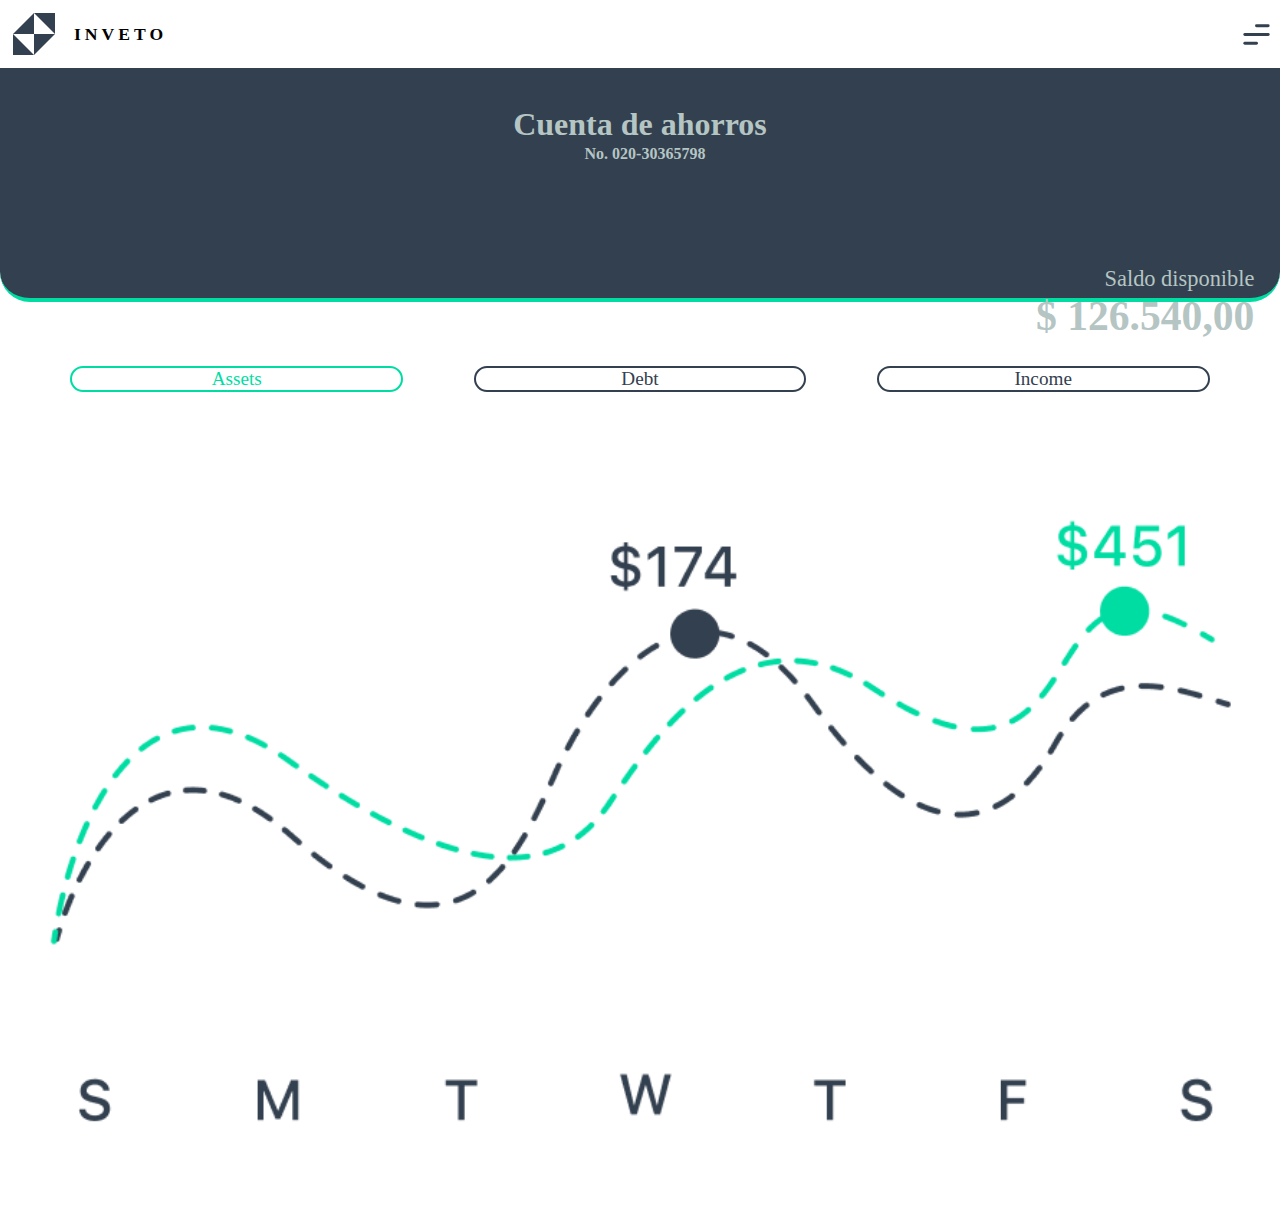
==== index.html @ 6355b4a3 "feat: :sparkles: pagina Balance" ====
<!DOCTYPE html>
<html lang="en">
<head>
    <meta charset="UTF-8">
    <meta name="viewport" content="width=device-width, initial-scale=1.0">
    <title>INVETO</title>
    <script src="js/app.js" type="module" defer></script>
    <link rel="shortcut icon" href="storage/img/icono0.svg" type="image/svg">
    <link href='https://unpkg.com/boxicons@2.1.4/css/boxicons.min.css' rel='stylesheet'>
    <link rel="stylesheet" href="css/style.css">
    
</head>
<body>
    <header class="header">
        <div class="logo">
            <img src="storage/img/bx-logo.svg">
            <h1>Inveto</h1>
        </div>
        <div class="burger">
            <img src="storage/img/menu.svg">
        </div>
    </header>
    <section class="background">
        <h2>Cuenta de ahorros</h2>
        <small>No. 020-30365798</small>
        <div class="balance">
            <p>Saldo disponible</p>
            <h3>$ 126.540,00</small>
        </div>
    </section>
    <div class="graph_titles">
        <p>Assets</p><p>Debt</p><p>Income</p>
    </div>
    <section class="graph_imagen">
        <img src="../storage/img/graphicimg.png">
    </section>
    <div class="banner">
        <img src="storage/img/target_img.png">
        <div class="banner_info">
            <h2>Spending</h2>
            <p>You forgot to add debt card number at payment #1323. Add it now</p>
        </div>
        <button class="banner_close"><i class="bx bx-x"></i></button>
    </div>
    
    <main class="balance_container">
    </main>
</body>
</html>
---- css/style.css ----
@import url(variables.css);
*{
    margin: 0;
    padding: 0;
    box-sizing: border-box;
    font-family: "SF-Pro-Text-Regular";
}
body{
    width: 100svw;
    height: 100svh;
    display: flex;
    flex-direction: column;
    /* background-color: blanchedalmond; */
}
.header{
    display: grid;
    /* background: red; */
    padding: 6px;
    grid-template-columns: repeat(2,1fr);
    grid-template-rows: repeat(1,1fr);
    grid-template-areas: 
    "logo burger";
}
.logo  {
    grid-area: logo;
    gap: 12px;
}
.logo h1{
    font-size: 1.1rem;
    text-transform: uppercase;
    font-family: "SF-Pro-Text-Bold";
    letter-spacing: 4px;
}
.logo, .burger{
    /* width: 100%; */
    /* height: 25px; */
    display: flex;
    flex-direction: row;
    align-items: center;
}
.burger{
    grid-area: burger;
    justify-content: flex-end;
}
.burger img{
    width: 35px;
    height: 35px;
}
.burger img .svg
.logo img{
    width: 40px;
    height: 35px;
}
.background{
    width: 100%;
    height: 26vh;
    background: var(--color-secundary);
    border-radius: 0px 0 30px 30px;
    /* z-index: 5; */
    border-bottom: 4px solid var(--color-primary);
    color: var(--color-cuarto);
}
.background h2{
    width: 100%;
    display: flex;
    justify-content: center;
    padding: 3% 0 0 0;
    font-size: 2em;
}
.background small{
    font-family: "SF-Pro-Text-Bold";
    font-size: 1em;
    font-weight: 600;
    padding: 2px 0 0 10px;
    display: flex;
    width: 100%;
    justify-content: center;
}
.background .balance{
    padding: 8% 2% 0 0;
    display: flex;
    flex-direction: column;
    align-items: end;
}
.background .balance h3{
    font-size: 2.6em;
}
.background .balance p{
    font-size: 1.4em;
}
.graph_titles{
    width: 100%;
    display: flex;
    flex-direction: row;
    justify-content: space-evenly;
    font-size: 1.2em;
    padding-top: 5%;
    padding-bottom: 6%;
}
.graph_titles :first-child{
    width: 26%;
    color: var(--color-primary);
    border: 2px solid var(--color-primary);
    border-radius: 4em;
    text-align: center;
}
.graph_titles :nth-child(2){
    width: 26%;
    color: var(--color-secundary);
    border: 2px solid var(--color-secundary);
    border-radius: 4em;
    text-align: center;
}
.graph_titles :nth-child(3){
    width: 26%;
    color: var(--color-secundary);
    border: 2px solid var(--color-secundary);
    border-radius: 4em;
    text-align: center;
}
.graph_imagen{
    width: 100%;
    display: flex;
    justify-content: center;
}
.graph_imagen img{
    /* display: flex; */
    width: 95%;
    height: auto;
}
.banner{
    width: 100%;
    height: 8em;
    border-radius: 6px 6px 0 0;
    background: var(--color-cuarto);
    display: flex;
    flex-direction: row;
    overflow: hidden;
    align-items: center;
    align-self: flex-end;
    justify-content: center;
    gap: 5%;
}
.banner img{
    padding-left: 5%;
    height: 50%;
}
.banner .banner_info{
    width: 55%;
    display: flex;
    flex-direction: column;
    gap: 10%;
    box-sizing: content-box;
}
.banner h2{
    font-size: 1.4em;
    color: var(--color-secundary);
}
.banner p{
    font-size: 0.8em;
    color: var(--color-cuaternario);
}
.banner button{
    background: var(--color-primary);
    border: none;
    position: relative;
    color: var(--color-secundary);
    width: 22px;
    height: 22px;
    top: 1em;
    right: 8px;
    display: flex;
    justify-content: center;
    align-content: center;
    align-self:flex-start;
    border-radius: 100%;
    /* z-index: 5; */
}    
.banner_close i{
    align-self: center;
    justify-self: center;
}
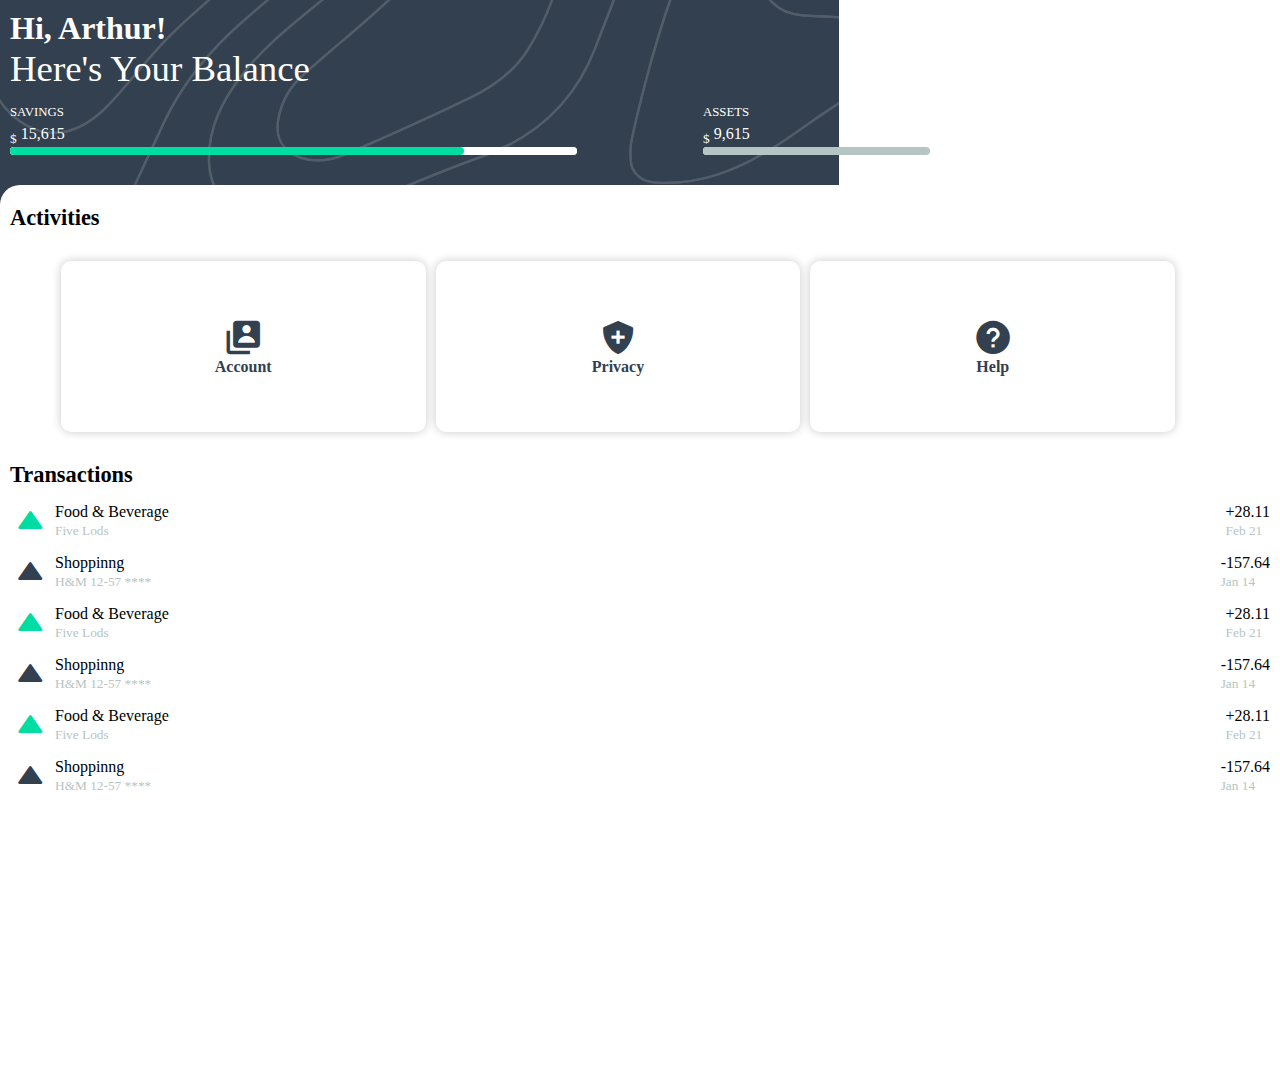
==== commit 56ca6f5b: "style: :truck: Cambio en el nombre de variables conflictivas" ====
--- a/index.html
+++ b/index.html
@@ -11,39 +11,147 @@
     
 </head>
 <body>
-    <header class="header">
-        <div class="logo">
-            <img src="storage/img/bx-logo.svg">
-            <h1>Inveto</h1>
-        </div>
-        <div class="burger">
-            <img src="storage/img/menu.svg">
-        </div>
-    </header>
-    <section class="background">
-        <h2>Cuenta de ahorros</h2>
-        <small>No. 020-30365798</small>
-        <div class="balance">
-            <p>Saldo disponible</p>
-            <h3>$ 126.540,00</small>
-        </div>
-    </section>
-    <div class="graph_titles">
-        <p>Assets</p><p>Debt</p><p>Income</p>
+    <div class="profile_banner">
+        <img src="../storage/img/banner.svg">
     </div>
-    <section class="graph_imagen">
-        <img src="../storage/img/graphicimg.png">
-    </section>
-    <div class="banner">
-        <img src="storage/img/target_img.png">
-        <div class="banner_info">
-            <h2>Spending</h2>
-            <p>You forgot to add debt card number at payment #1323. Add it now</p>
-        </div>
-        <button class="banner_close"><i class="bx bx-x"></i></button>
-    </div>
-    
-    <main class="balance_container">
+    <main class="profile">
+        <section class="profile_balance">
+            <article class="profile_titule">
+                <h3>Hi, Arthur!</h3>
+                <p>Here's your balance</p>
+            </article>
+            <article class="profile_process">
+                <div class="profile_savings">
+                    <small>savings</small>
+                    <label for="savings"><sub>$</sub> 15,615</label>
+                    <progress id="savings" max="100" value="80"></progress>
+                </div>
+                <div class="profile_assets">
+                    <small>assets</small>
+                    <label for="assets"><sub>$</sub> 9,615</label>
+                    <progress id="assets" max="100" value="40"></progress>
+                </div>
+            </article>
+        </section>
+        <section class="profile_activities">
+            <section class="activities_carusel">
+                <article class="activities_title">
+                    <h3>activities</h3>
+                </article>
+                <article class="activities_carusel_card">
+                    <div class="activities_carusel_img">
+                        <i class="bx bxs-user-account"></i>
+                        <h4>Account</h4>
+                    </div>
+                    <div class="activities_carusel_img">
+                        <i class="bx bxs-shield-plus"></i>
+                        <h4>Privacy</h4>
+                    </div>
+                    <div class="activities_carusel_img">
+                        <i class="bx bxs-help-circle"></i>
+                        <h4>Help</h4>
+                    </div>
+                </article>
+            </section>
+            <article class="transactions">
+                <div class="transactions_title">
+                    <h3>Transactions</h3>
+                </div>
+                <div class="transaction_balance">
+                    <div class="transaction_carusel">
+                        <div class="transactions_description">
+                            <div class="transaction_up">
+                                <i class="bx bxs-up-arrow"></i>
+                            </div>
+                            <div>
+                                <p>food & beverage</p>
+                                <small>five lods</small>
+                            </div>
+                        </div>
+                        <div class="transactions_value">
+                            <p>+28.11</p>
+                            <small>feb 21</small>
+                        </div>
+                    </div>
+                    <div class="transaction_carusel">
+                        <div class="transactions_description">
+                            <div class="transaction_down">
+                                <i class="bx bxs-up-arrow"></i>
+                            </div>
+                            <div>
+                                <p>shoppinng</p>
+                                <small>H&M 12-57 ****</small>
+                            </div>
+                        </div>
+                        <div class="transactions_value">
+                            <p>-157.64</p>
+                            <small>jan 14</small>
+                        </div>
+                    </div>
+                    <div class="transaction_carusel">
+                        <div class="transactions_description">
+                            <div class="transaction_up">
+                                <i class="bx bxs-up-arrow"></i>
+                            </div>
+                            <div>
+                                <p>food & beverage</p>
+                                <small>five lods</small>
+                            </div>
+                        </div>
+                        <div class="transactions_value">
+                            <p>+28.11</p>
+                            <small>feb 21</small>
+                        </div>
+                    </div>
+                    <div class="transaction_carusel">
+                        <div class="transactions_description">
+                            <div class="transaction_down">
+                                <i class="bx bxs-up-arrow"></i>
+                            </div>
+                            <div>
+                                <p>shoppinng</p>
+                                <small>H&M 12-57 ****</small>
+                            </div>
+                        </div>
+                        <div class="transactions_value">
+                            <p>-157.64</p>
+                            <small>jan 14</small>
+                        </div>
+                    </div>
+                    <div class="transaction_carusel">
+                        <div class="transactions_description">
+                            <div class="transaction_up">
+                                <i class="bx bxs-up-arrow"></i>
+                            </div>
+                            <div>
+                                <p>food & beverage</p>
+                                <small>five lods</small>
+                            </div>
+                        </div>
+                        <div class="transactions_value">
+                            <p>+28.11</p>
+                            <small>feb 21</small>
+                        </div>
+                    </div>
+                    <div class="transaction_carusel">
+                        <div class="transactions_description">
+                            <div class="transaction_down">
+                                <i class="bx bxs-up-arrow"></i>
+                            </div>
+                            <div>
+                                <p>shoppinng</p>
+                                <small>H&M 12-57 ****</small>
+                            </div>
+                        </div>
+                        <div class="transactions_value">
+                            <p>-157.64</p>
+                            <small>jan 14</small>
+                        </div>
+                    </div>
+                </div>
+            </article>
+        </section>
     </main>
+
 </body>
 </html>--- a/css/style.css
+++ b/css/style.css
@@ -5,178 +5,227 @@
     box-sizing: border-box;
     font-family: "SF-Pro-Text-Regular";
 }
-body{
-    width: 100svw;
-    height: 100svh;
-    display: flex;
-    flex-direction: column;
-    /* background-color: blanchedalmond; */
-}
-.header{
+.profile_banner{
+    background: var(--color-secundary);
+    position: absolute;
+    z-index: -10;
+}
+.profile_banner img{
+    width: 100%;
+    height: 120vh;
+    object-fit: cover;
+}
+.profile{
+    /* background-color: red; */
     display: grid;
+    grid-template-columns: 1fr;
+    gap: 20px;
+}
+.profile_balance{
+    /* background-color: green; */
+    display: flex;
+    flex-direction: column;
+    gap: 15px;
+    padding: 10px;
+}
+.profile_titule{
+    /* background: blue; */
+    width: 100%;
+    display: flex;
+    flex-direction: column;
+    text-transform: capitalize;
+    color: var(--color-ternario);
+}
+.profile_titule h3{
+    font-size: 2em;
+    font-family: "SF-Pro-Text-Heavy.otf";
+}
+.profile_titule p{
+    font-size: 2.3em;
+    font-family: "SF-Pro-Text-Regular";
+}
+.profile_process{
+    display: flex;
+    flex-wrap: wrap;
+    flex-direction: row;
+    justify-content: space-between;
+    gap: 20px;
+    color: var(--color-ternario);
+}
+.profile_savings, .profile_assets{
+    display: flex;
+    flex-direction: column;
+    width: 45%;
+}
+.profile_savings small, 
+.profile_assets small{
+    text-transform:uppercase;
+    font-size: .8em;
+    margin-bottom: 5px;
+}
+.profile_savings label, 
+.profile_assets label{
+    font-family: "SF-Pro-Text-Semibold";
+    font-size: 1.3e,;
+}
+.profile_savings progress, 
+.profile_assets progress{
+    width: 100%;
+}
+
+
+.profile_savings progress[value] {
+    --color: var(--color-primary);
+    --background: var(--color-ternario);
+    background: var(--background);
+}
+
+.profile_assets progress[value] {
+    --color: var(--color-cuarto);
+    --background: var(--color-ternario);
+    background: var(--background);
+}
+
+progress[value] {
+    -webkit-appearance: none;
+    -moz-appearance: none;
+    appearance: none;
+    border: none;
+    height: .5em;
+    border-radius: 10em;
+}
+
+.profile_savings progress[value]::-webkit-progress-bar,
+.profile_assets progress[value]::-webkit-progress-bar {
+    border-radius: 10em;
+    height: .5em;
+    background: var(--background);
+}
+
+progress[value]::-webkit-progress-value {
+    border-radius: 10em;
+    background: var(--color);
+}
+
+progress[value]::-moz-progress-bar {
+    border-radius: 10em;
+    background: var(--color);
+}
+.activities_title h3,
+.transactions_title h3{
+    /* background: olive; */
+    font-size: 1.4rem;
+    text-transform: capitalize;
+    font-family: "SF-Pro-Text-Bold";
+
+}
+
+.profile_activities{
+    background: var(--color-ternario);
+    border-top-left-radius: 20px;
+    border-top-right-radius: 20px;
+    padding: 20px 10px;
+    height: 100vh;
+
+} 
+
+
+
+.activities_carusel_card{
+    width: 95vw;
+    display: flex;
+    flex-direction: row;
+    overflow: scroll;
+    margin: auto;
+    align-items: center;
+    justify-content: center;
+    gap: 10px;
+    margin: 15px 0;
+}
+
+.activities_carusel_img{
+    min-width: 30%;
+    min-height: 19vh;
+    background-color: var(--color-ternario);
+    border-radius: 10px;
+    box-shadow: var(--color-shadow-transparent);
+    /* background-size: contain;
+    background-repeat: no-repeat;
+    background-position: center; */
+    /* position: relative; */
+    display: flex;
+    flex-direction: column;
+    justify-content: center;
+    align-items: center;
+    color: var(--color-secundary);
+    margin: 15px 0;
+    flex-wrap: wrap;
+}
+.activities_carusel_img small,
+.carusel_img h4{
+    position: absolute;
+}
+.activities_carusel_img i{
+    font-size: 2.5em;
+}
+.activities_carusel_img h4{
+    /* bottom: 20px; */
+}
+.transactions{
+    display: flex;
+    flex-direction: column;
+    gap: 15px;
+}
+.transaction_balance{
     /* background: red; */
-    padding: 6px;
-    grid-template-columns: repeat(2,1fr);
-    grid-template-rows: repeat(1,1fr);
-    grid-template-areas: 
-    "logo burger";
-}
-.logo  {
-    grid-area: logo;
-    gap: 12px;
-}
-.logo h1{
-    font-size: 1.1rem;
-    text-transform: uppercase;
-    font-family: "SF-Pro-Text-Bold";
-    letter-spacing: 4px;
-}
-.logo, .burger{
-    /* width: 100%; */
-    /* height: 25px; */
+    display: flex;
+    flex-direction: column;
+    gap: 15px;
+    height: 55vh;
+    overflow-y: scroll;
+}
+.transaction_carusel{
+    /* background-color: blue; */
     display: flex;
     flex-direction: row;
-    align-items: center;
-}
-.burger{
-    grid-area: burger;
-    justify-content: flex-end;
-}
-.burger img{
-    width: 35px;
-    height: 35px;
-}
-.burger img .svg
-.logo img{
-    width: 40px;
-    height: 35px;
-}
-.background{
-    width: 100%;
-    height: 26vh;
-    background: var(--color-secundary);
-    border-radius: 0px 0 30px 30px;
-    /* z-index: 5; */
-    border-bottom: 4px solid var(--color-primary);
-    color: var(--color-cuarto);
-}
-.background h2{
-    width: 100%;
-    display: flex;
-    justify-content: center;
-    padding: 3% 0 0 0;
-    font-size: 2em;
-}
-.background small{
-    font-family: "SF-Pro-Text-Bold";
-    font-size: 1em;
-    font-weight: 600;
-    padding: 2px 0 0 10px;
-    display: flex;
-    width: 100%;
-    justify-content: center;
-}
-.background .balance{
-    padding: 8% 2% 0 0;
-    display: flex;
-    flex-direction: column;
-    align-items: end;
-}
-.background .balance h3{
-    font-size: 2.6em;
-}
-.background .balance p{
-    font-size: 1.4em;
-}
-.graph_titles{
-    width: 100%;
-    display: flex;
-    flex-direction: row;
-    justify-content: space-evenly;
-    font-size: 1.2em;
-    padding-top: 5%;
-    padding-bottom: 6%;
-}
-.graph_titles :first-child{
-    width: 26%;
-    color: var(--color-primary);
-    border: 2px solid var(--color-primary);
-    border-radius: 4em;
-    text-align: center;
-}
-.graph_titles :nth-child(2){
-    width: 26%;
-    color: var(--color-secundary);
-    border: 2px solid var(--color-secundary);
-    border-radius: 4em;
-    text-align: center;
-}
-.graph_titles :nth-child(3){
-    width: 26%;
-    color: var(--color-secundary);
-    border: 2px solid var(--color-secundary);
-    border-radius: 4em;
-    text-align: center;
-}
-.graph_imagen{
-    width: 100%;
-    display: flex;
-    justify-content: center;
-}
-.graph_imagen img{
-    /* display: flex; */
-    width: 95%;
-    height: auto;
-}
-.banner{
-    width: 100%;
-    height: 8em;
-    border-radius: 6px 6px 0 0;
-    background: var(--color-cuarto);
-    display: flex;
-    flex-direction: row;
-    overflow: hidden;
-    align-items: center;
-    align-self: flex-end;
-    justify-content: center;
-    gap: 5%;
-}
-.banner img{
-    padding-left: 5%;
-    height: 50%;
-}
-.banner .banner_info{
-    width: 55%;
-    display: flex;
-    flex-direction: column;
-    gap: 10%;
-    box-sizing: content-box;
-}
-.banner h2{
-    font-size: 1.4em;
-    color: var(--color-secundary);
-}
-.banner p{
-    font-size: 0.8em;
-    color: var(--color-cuaternario);
-}
-.banner button{
-    background: var(--color-primary);
-    border: none;
-    position: relative;
-    color: var(--color-secundary);
-    width: 22px;
-    height: 22px;
-    top: 1em;
-    right: 8px;
+    justify-content: space-between;
+    align-items: center;
+}
+.transactions_description{
+    /* background: green; */
+    display: flex;
+    align-items: center;
+    gap: 5px;
+}
+.transaction_up,
+.transaction_down{
     display: flex;
     justify-content: center;
     align-content: center;
-    align-self:flex-start;
-    border-radius: 100%;
-    /* z-index: 5; */
-}    
-.banner_close i{
-    align-self: center;
-    justify-self: center;
-}+    width: 40px;
+}
+.transaction_up i{
+    color: var(--color-primary);
+    font-size: 1.8em;
+}
+.transaction_down i{
+    color: var(--color-secundary);
+    font-size: 1.8em;
+}
+.transactions_value{
+    /* background: violet; */
+}
+.transactions_description div p,
+.transactions_value p{
+    font-family: "SF-Pro-Text-Semibold";
+    text-transform: capitalize;
+    /* color: red; */
+}
+.transactions_description div small,
+.transactions_value small{
+    font-family: "SF-Pro-Text-Light";
+    text-transform: capitalize;
+    color: var(--color-cuarto);
+    /* color: orangered; */
+}
+
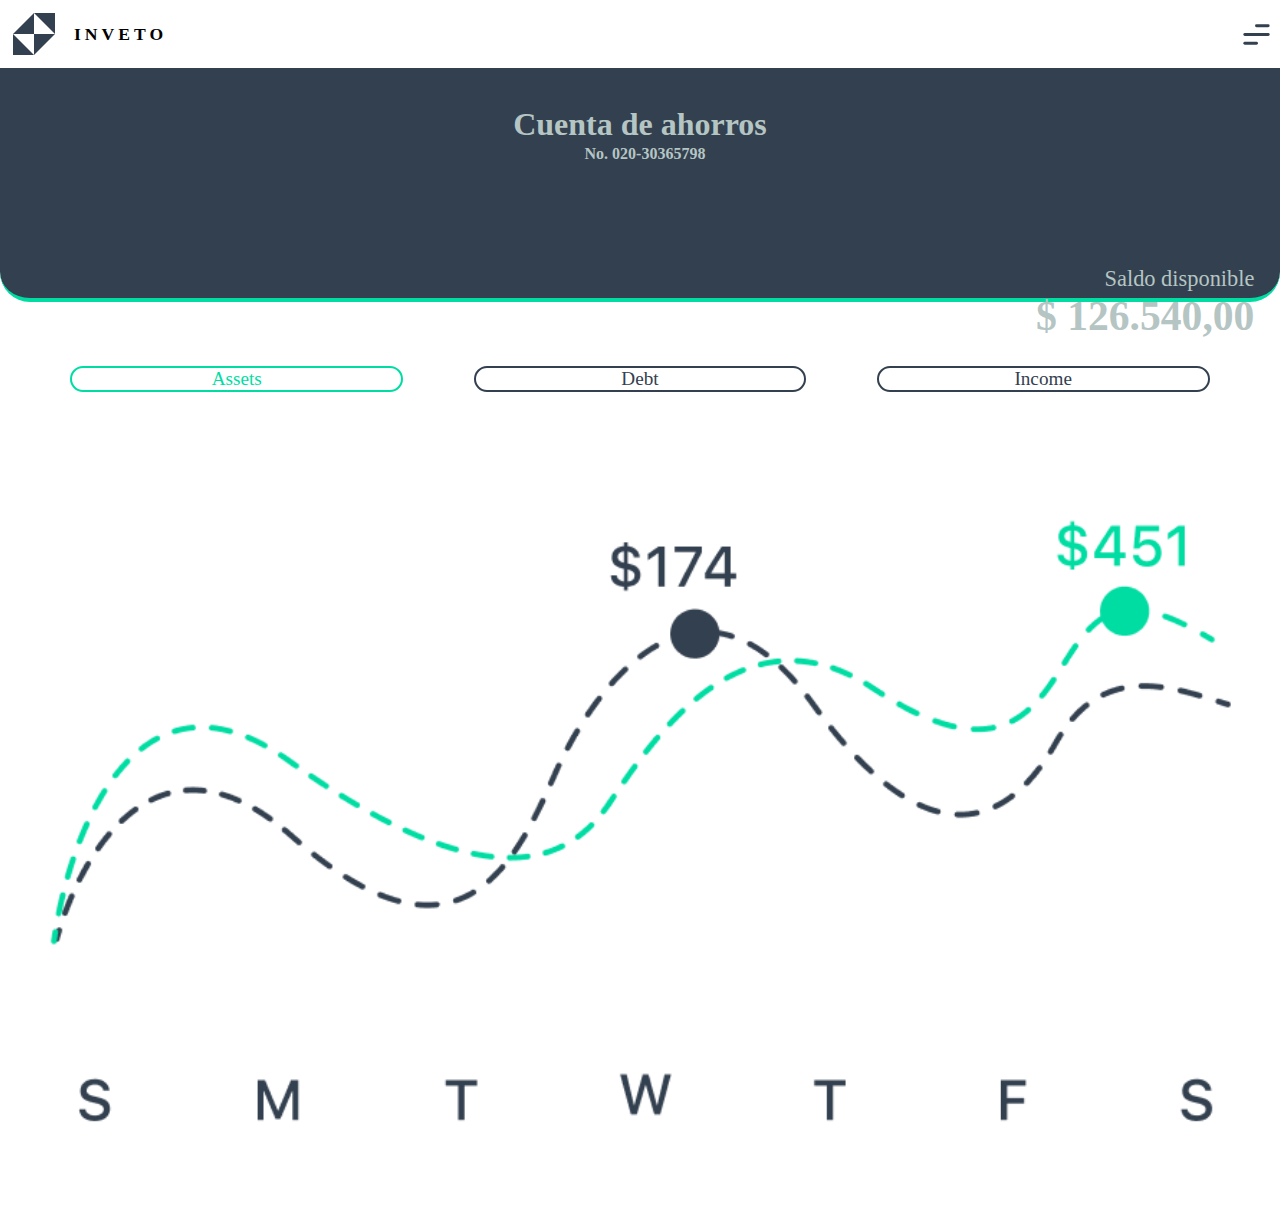
==== commit 2b8619f4: "style: :truck: Cambio en los nombres de clase" ====
--- a/index.html
+++ b/index.html
@@ -11,147 +11,39 @@
     
 </head>
 <body>
-    <div class="profile_banner">
-        <img src="../storage/img/banner.svg">
+    <header class="header_balance">
+        <div class="balance_logo">
+            <img src="storage/img/bx-logo.svg">
+            <h1>Inveto</h1>
+        </div>
+        <div class="burger">
+            <img src="storage/img/menu.svg">
+        </div>
+    </header>
+    <section class="background">
+        <h2>Cuenta de ahorros</h2>
+        <small>No. 020-30365798</small>
+        <div class="balance">
+            <p>Saldo disponible</p>
+            <h3>$ 126.540,00</small>
+        </div>
+    </section>
+    <div class="graph_titles">
+        <p>Assets</p><p>Debt</p><p>Income</p>
     </div>
-    <main class="profile">
-        <section class="profile_balance">
-            <article class="profile_titule">
-                <h3>Hi, Arthur!</h3>
-                <p>Here's your balance</p>
-            </article>
-            <article class="profile_process">
-                <div class="profile_savings">
-                    <small>savings</small>
-                    <label for="savings"><sub>$</sub> 15,615</label>
-                    <progress id="savings" max="100" value="80"></progress>
-                </div>
-                <div class="profile_assets">
-                    <small>assets</small>
-                    <label for="assets"><sub>$</sub> 9,615</label>
-                    <progress id="assets" max="100" value="40"></progress>
-                </div>
-            </article>
-        </section>
-        <section class="profile_activities">
-            <section class="activities_carusel">
-                <article class="activities_title">
-                    <h3>activities</h3>
-                </article>
-                <article class="activities_carusel_card">
-                    <div class="activities_carusel_img">
-                        <i class="bx bxs-user-account"></i>
-                        <h4>Account</h4>
-                    </div>
-                    <div class="activities_carusel_img">
-                        <i class="bx bxs-shield-plus"></i>
-                        <h4>Privacy</h4>
-                    </div>
-                    <div class="activities_carusel_img">
-                        <i class="bx bxs-help-circle"></i>
-                        <h4>Help</h4>
-                    </div>
-                </article>
-            </section>
-            <article class="transactions">
-                <div class="transactions_title">
-                    <h3>Transactions</h3>
-                </div>
-                <div class="transaction_balance">
-                    <div class="transaction_carusel">
-                        <div class="transactions_description">
-                            <div class="transaction_up">
-                                <i class="bx bxs-up-arrow"></i>
-                            </div>
-                            <div>
-                                <p>food & beverage</p>
-                                <small>five lods</small>
-                            </div>
-                        </div>
-                        <div class="transactions_value">
-                            <p>+28.11</p>
-                            <small>feb 21</small>
-                        </div>
-                    </div>
-                    <div class="transaction_carusel">
-                        <div class="transactions_description">
-                            <div class="transaction_down">
-                                <i class="bx bxs-up-arrow"></i>
-                            </div>
-                            <div>
-                                <p>shoppinng</p>
-                                <small>H&M 12-57 ****</small>
-                            </div>
-                        </div>
-                        <div class="transactions_value">
-                            <p>-157.64</p>
-                            <small>jan 14</small>
-                        </div>
-                    </div>
-                    <div class="transaction_carusel">
-                        <div class="transactions_description">
-                            <div class="transaction_up">
-                                <i class="bx bxs-up-arrow"></i>
-                            </div>
-                            <div>
-                                <p>food & beverage</p>
-                                <small>five lods</small>
-                            </div>
-                        </div>
-                        <div class="transactions_value">
-                            <p>+28.11</p>
-                            <small>feb 21</small>
-                        </div>
-                    </div>
-                    <div class="transaction_carusel">
-                        <div class="transactions_description">
-                            <div class="transaction_down">
-                                <i class="bx bxs-up-arrow"></i>
-                            </div>
-                            <div>
-                                <p>shoppinng</p>
-                                <small>H&M 12-57 ****</small>
-                            </div>
-                        </div>
-                        <div class="transactions_value">
-                            <p>-157.64</p>
-                            <small>jan 14</small>
-                        </div>
-                    </div>
-                    <div class="transaction_carusel">
-                        <div class="transactions_description">
-                            <div class="transaction_up">
-                                <i class="bx bxs-up-arrow"></i>
-                            </div>
-                            <div>
-                                <p>food & beverage</p>
-                                <small>five lods</small>
-                            </div>
-                        </div>
-                        <div class="transactions_value">
-                            <p>+28.11</p>
-                            <small>feb 21</small>
-                        </div>
-                    </div>
-                    <div class="transaction_carusel">
-                        <div class="transactions_description">
-                            <div class="transaction_down">
-                                <i class="bx bxs-up-arrow"></i>
-                            </div>
-                            <div>
-                                <p>shoppinng</p>
-                                <small>H&M 12-57 ****</small>
-                            </div>
-                        </div>
-                        <div class="transactions_value">
-                            <p>-157.64</p>
-                            <small>jan 14</small>
-                        </div>
-                    </div>
-                </div>
-            </article>
-        </section>
+    <section class="graph_imagen">
+        <img src="../storage/img/graphicimg.png">
+    </section>
+    <div class="banner_balance">
+        <img src="storage/img/target_img.png">
+        <div class="banner_info">
+            <h2>Spending</h2>
+            <p>You forgot to add debt card number at payment #1323. Add it now</p>
+        </div>
+        <button class="banner_close_balance"><i class="bx bx-x"></i></button>
+    </div>
+    
+    <main class="balance_container">
     </main>
-
 </body>
 </html>--- a/css/style.css
+++ b/css/style.css
@@ -5,227 +5,178 @@
     box-sizing: border-box;
     font-family: "SF-Pro-Text-Regular";
 }
-.profile_banner{
-    background: var(--color-secundary);
-    position: absolute;
-    z-index: -10;
-}
-.profile_banner img{
-    width: 100%;
-    height: 120vh;
-    object-fit: cover;
-}
-.profile{
-    /* background-color: red; */
-    display: grid;
-    grid-template-columns: 1fr;
-    gap: 20px;
-}
-.profile_balance{
-    /* background-color: green; */
+body{
+    width: 100svw;
+    height: 100svh;
     display: flex;
     flex-direction: column;
-    gap: 15px;
-    padding: 10px;
+    /* background-color: blanchedalmond; */
 }
-.profile_titule{
-    /* background: blue; */
+.header_balance{
+    display: grid;
+    /* background: red; */
+    padding: 6px;
+    grid-template-columns: repeat(2,1fr);
+    grid-template-rows: repeat(1,1fr);
+    grid-template-areas: 
+    "logo burger";
+}
+.balance_logo  {
+    grid-area: logo;
+    gap: 12px;
+}
+.balance_logo h1{
+    font-size: 1.1rem;
+    text-transform: uppercase;
+    font-family: "SF-Pro-Text-Bold";
+    letter-spacing: 4px;
+}
+.balance_logo, .burger{
+    /* width: 100%; */
+    /* height: 25px; */
+    display: flex;
+    flex-direction: row;
+    align-items: center;
+}
+.burger{
+    grid-area: burger;
+    justify-content: flex-end;
+}
+.burger img{
+    width: 35px;
+    height: 35px;
+}
+.burger img .svg
+.balance_logo img{
+    width: 40px;
+    height: 35px;
+}
+.background{
+    width: 100%;
+    height: 26vh;
+    background: var(--color-secundary);
+    border-radius: 0px 0 30px 30px;
+    /* z-index: 5; */
+    border-bottom: 4px solid var(--color-primary);
+    color: var(--color-cuarto);
+}
+.background h2{
     width: 100%;
     display: flex;
-    flex-direction: column;
-    text-transform: capitalize;
-    color: var(--color-ternario);
+    justify-content: center;
+    padding: 3% 0 0 0;
+    font-size: 2em;
 }
-.profile_titule h3{
-    font-size: 2em;
-    font-family: "SF-Pro-Text-Heavy.otf";
+.background small{
+    font-family: "SF-Pro-Text-Bold";
+    font-size: 1em;
+    font-weight: 600;
+    padding: 2px 0 0 10px;
+    display: flex;
+    width: 100%;
+    justify-content: center;
 }
-.profile_titule p{
-    font-size: 2.3em;
-    font-family: "SF-Pro-Text-Regular";
-}
-.profile_process{
-    display: flex;
-    flex-wrap: wrap;
-    flex-direction: row;
-    justify-content: space-between;
-    gap: 20px;
-    color: var(--color-ternario);
-}
-.profile_savings, .profile_assets{
+.background .balance{
+    padding: 8% 2% 0 0;
     display: flex;
     flex-direction: column;
-    width: 45%;
+    align-items: end;
 }
-.profile_savings small, 
-.profile_assets small{
-    text-transform:uppercase;
-    font-size: .8em;
-    margin-bottom: 5px;
+.background .balance h3{
+    font-size: 2.6em;
 }
-.profile_savings label, 
-.profile_assets label{
-    font-family: "SF-Pro-Text-Semibold";
-    font-size: 1.3e,;
+.background .balance p{
+    font-size: 1.4em;
 }
-.profile_savings progress, 
-.profile_assets progress{
+.graph_titles{
     width: 100%;
-}
-
-
-.profile_savings progress[value] {
-    --color: var(--color-primary);
-    --background: var(--color-ternario);
-    background: var(--background);
-}
-
-.profile_assets progress[value] {
-    --color: var(--color-cuarto);
-    --background: var(--color-ternario);
-    background: var(--background);
-}
-
-progress[value] {
-    -webkit-appearance: none;
-    -moz-appearance: none;
-    appearance: none;
-    border: none;
-    height: .5em;
-    border-radius: 10em;
-}
-
-.profile_savings progress[value]::-webkit-progress-bar,
-.profile_assets progress[value]::-webkit-progress-bar {
-    border-radius: 10em;
-    height: .5em;
-    background: var(--background);
-}
-
-progress[value]::-webkit-progress-value {
-    border-radius: 10em;
-    background: var(--color);
-}
-
-progress[value]::-moz-progress-bar {
-    border-radius: 10em;
-    background: var(--color);
-}
-.activities_title h3,
-.transactions_title h3{
-    /* background: olive; */
-    font-size: 1.4rem;
-    text-transform: capitalize;
-    font-family: "SF-Pro-Text-Bold";
-
-}
-
-.profile_activities{
-    background: var(--color-ternario);
-    border-top-left-radius: 20px;
-    border-top-right-radius: 20px;
-    padding: 20px 10px;
-    height: 100vh;
-
-} 
-
-
-
-.activities_carusel_card{
-    width: 95vw;
     display: flex;
     flex-direction: row;
-    overflow: scroll;
-    margin: auto;
+    justify-content: space-evenly;
+    font-size: 1.2em;
+    padding-top: 5%;
+    padding-bottom: 6%;
+}
+.graph_titles :first-child{
+    width: 26%;
+    color: var(--color-primary);
+    border: 2px solid var(--color-primary);
+    border-radius: 4em;
+    text-align: center;
+}
+.graph_titles :nth-child(2){
+    width: 26%;
+    color: var(--color-secundary);
+    border: 2px solid var(--color-secundary);
+    border-radius: 4em;
+    text-align: center;
+}
+.graph_titles :nth-child(3){
+    width: 26%;
+    color: var(--color-secundary);
+    border: 2px solid var(--color-secundary);
+    border-radius: 4em;
+    text-align: center;
+}
+.graph_imagen{
+    width: 100%;
+    display: flex;
+    justify-content: center;
+}
+.graph_imagen img{
+    /* display: flex; */
+    width: 95%;
+    height: auto;
+}
+.banner_balance{
+    width: 100%;
+    height: 8em;
+    border-radius: 6px 6px 0 0;
+    background: var(--color-cuarto);
+    display: flex;
+    flex-direction: row;
+    overflow: hidden;
     align-items: center;
+    align-self: flex-end;
     justify-content: center;
-    gap: 10px;
-    margin: 15px 0;
+    gap: 5%;
 }
-
-.activities_carusel_img{
-    min-width: 30%;
-    min-height: 19vh;
-    background-color: var(--color-ternario);
-    border-radius: 10px;
-    box-shadow: var(--color-shadow-transparent);
-    /* background-size: contain;
-    background-repeat: no-repeat;
-    background-position: center; */
-    /* position: relative; */
+.banner_balance img{
+    padding-left: 5%;
+    height: 50%;
+}
+.banner_balance .banner_info{
+    width: 55%;
     display: flex;
     flex-direction: column;
-    justify-content: center;
-    align-items: center;
+    gap: 10%;
+    box-sizing: content-box;
+}
+.banner_balance h2{
+    font-size: 1.4em;
     color: var(--color-secundary);
-    margin: 15px 0;
-    flex-wrap: wrap;
 }
-.activities_carusel_img small,
-.carusel_img h4{
-    position: absolute;
+.banner_balance p{
+    font-size: 0.8em;
+    color: var(--color-cuaternario);
 }
-.activities_carusel_img i{
-    font-size: 2.5em;
-}
-.activities_carusel_img h4{
-    /* bottom: 20px; */
-}
-.transactions{
-    display: flex;
-    flex-direction: column;
-    gap: 15px;
-}
-.transaction_balance{
-    /* background: red; */
-    display: flex;
-    flex-direction: column;
-    gap: 15px;
-    height: 55vh;
-    overflow-y: scroll;
-}
-.transaction_carusel{
-    /* background-color: blue; */
-    display: flex;
-    flex-direction: row;
-    justify-content: space-between;
-    align-items: center;
-}
-.transactions_description{
-    /* background: green; */
-    display: flex;
-    align-items: center;
-    gap: 5px;
-}
-.transaction_up,
-.transaction_down{
+.banner_balance button{
+    background: var(--color-primary);
+    border: none;
+    position: relative;
+    color: var(--color-secundary);
+    width: 22px;
+    height: 22px;
+    top: 1em;
+    right: 8px;
     display: flex;
     justify-content: center;
     align-content: center;
-    width: 40px;
-}
-.transaction_up i{
-    color: var(--color-primary);
-    font-size: 1.8em;
-}
-.transaction_down i{
-    color: var(--color-secundary);
-    font-size: 1.8em;
-}
-.transactions_value{
-    /* background: violet; */
-}
-.transactions_description div p,
-.transactions_value p{
-    font-family: "SF-Pro-Text-Semibold";
-    text-transform: capitalize;
-    /* color: red; */
-}
-.transactions_description div small,
-.transactions_value small{
-    font-family: "SF-Pro-Text-Light";
-    text-transform: capitalize;
-    color: var(--color-cuarto);
-    /* color: orangered; */
-}
-
+    align-self:flex-start;
+    border-radius: 100%;
+    /* z-index: 5; */
+}    
+.banner_close_balance i{
+    align-self: center;
+    justify-self: center;
+}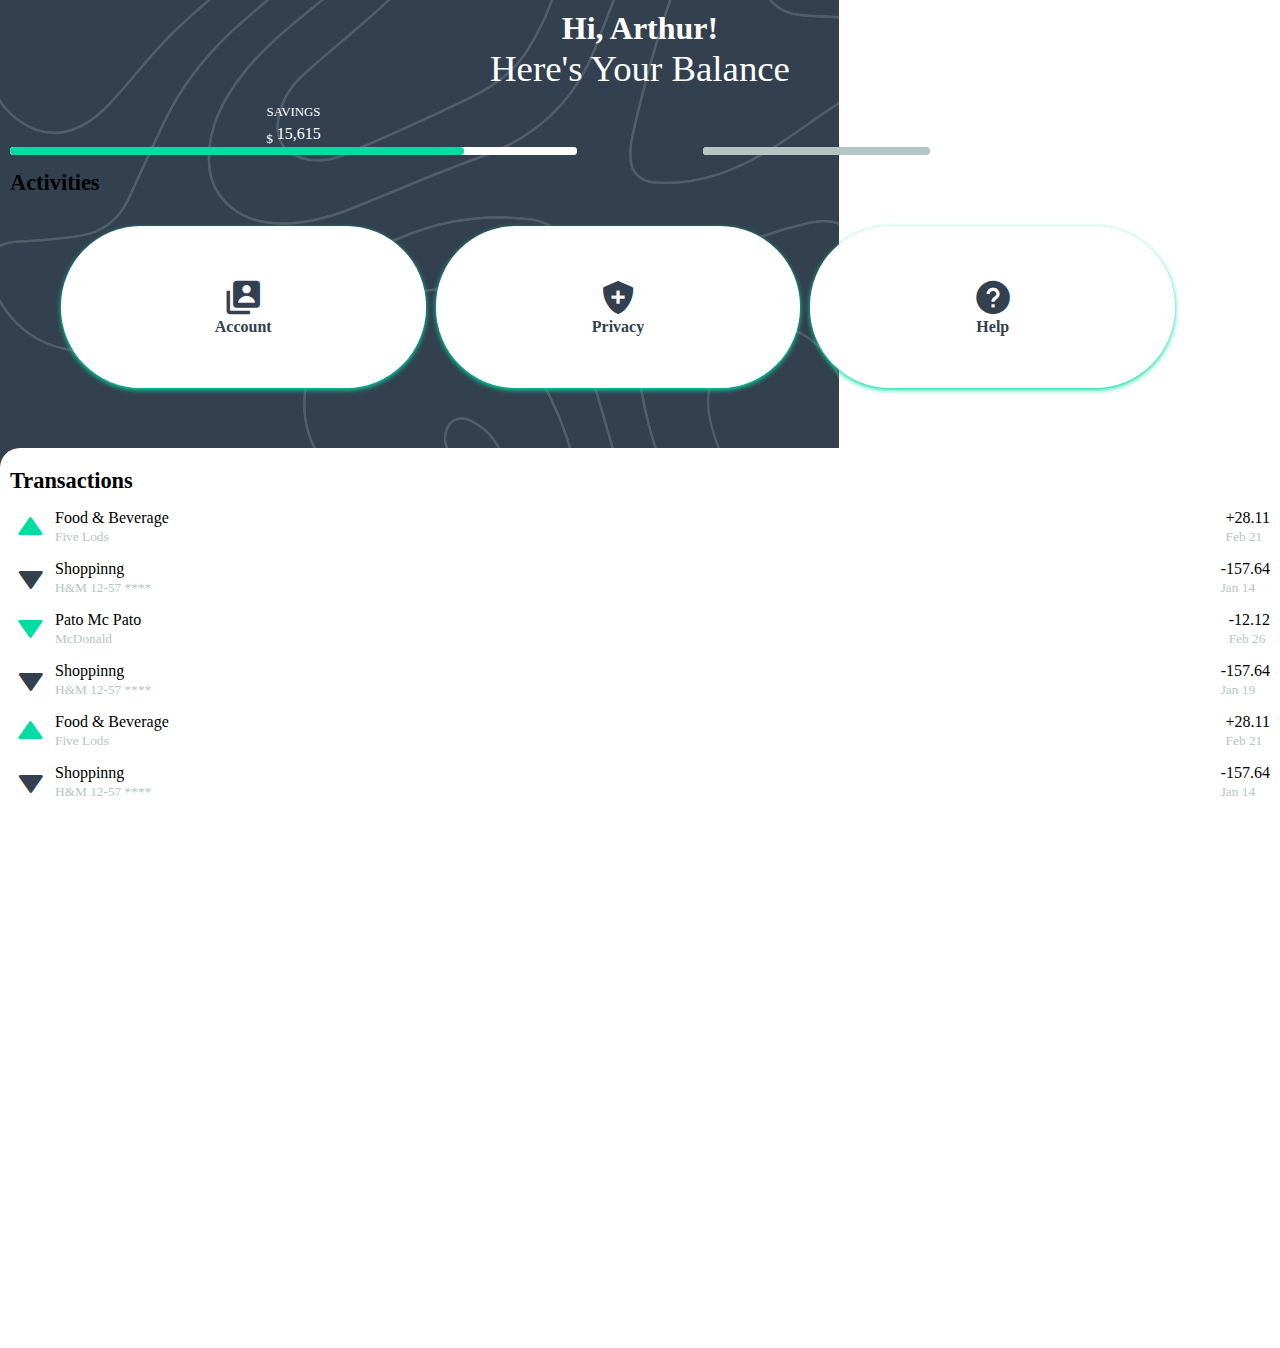
==== commit 0328a845: "style: :lipstick: Modificacion del estilo del Profile" ====
--- a/index.html
+++ b/index.html
@@ -11,39 +11,147 @@
     
 </head>
 <body>
-    <header class="header_balance">
-        <div class="balance_logo">
-            <img src="storage/img/bx-logo.svg">
-            <h1>Inveto</h1>
-        </div>
-        <div class="burger">
-            <img src="storage/img/menu.svg">
-        </div>
-    </header>
-    <section class="background">
-        <h2>Cuenta de ahorros</h2>
-        <small>No. 020-30365798</small>
-        <div class="balance">
-            <p>Saldo disponible</p>
-            <h3>$ 126.540,00</small>
-        </div>
-    </section>
-    <div class="graph_titles">
-        <p>Assets</p><p>Debt</p><p>Income</p>
+    <div class="profile_banner">
+        <img src="../storage/img/banner.svg">
     </div>
-    <section class="graph_imagen">
-        <img src="../storage/img/graphicimg.png">
-    </section>
-    <div class="banner_balance">
-        <img src="storage/img/target_img.png">
-        <div class="banner_info">
-            <h2>Spending</h2>
-            <p>You forgot to add debt card number at payment #1323. Add it now</p>
-        </div>
-        <button class="banner_close_balance"><i class="bx bx-x"></i></button>
-    </div>
-    
-    <main class="balance_container">
+    <main class="profile">
+        <section class="profile_balance">
+            <article class="profile_titule">
+                <h3>Hi, Arthur!</h3>
+                <p>Here's your balance</p>
+            </article>
+            <article class="profile_process">
+                <div class="profile_savings">
+                    <small>savings</small>
+                    <label for="savings"><sub>$</sub> 15,615</label>
+                    <progress id="savings" max="100" value="80"></progress>
+                </div>
+                <div class="profile_assets">
+                    <small>assets</small>
+                    <label for="assets"><sub>$</sub> 9,615</label>
+                    <progress id="assets" max="100" value="40"></progress>
+                </div>
+            </article>
+            <section class="activities_carusel">
+                <article class="activities_title">
+                    <h3>activities</h3>
+                </article>
+                <article class="activities_carusel_card">
+                    <div class="activities_carusel_img">
+                        <i class="bx bxs-user-account"></i>
+                        <h4>Account</h4>
+                    </div>
+                    <div class="activities_carusel_img">
+                        <i class="bx bxs-shield-plus"></i>
+                        <h4>Privacy</h4>
+                    </div>
+                    <div class="activities_carusel_img">
+                        <i class="bx bxs-help-circle"></i>
+                        <h4>Help</h4>
+                    </div>
+                </article>
+            </section>
+        </section>
+        <section class="profile_activities">
+            <article class="transactions">
+                <div class="transactions_title">
+                    <h3>Transactions</h3>
+                </div>
+                <div class="transaction_balance">
+                    <div class="transaction_carusel">
+                        <div class="transactions_description">
+                            <div class="transaction_up">
+                                <i class="bx bxs-up-arrow"></i>
+                            </div>
+                            <div>
+                                <p>food & beverage</p>
+                                <small>five lods</small>
+                            </div>
+                        </div>
+                        <div class="transactions_value">
+                            <p>+28.11</p>
+                            <small>feb 21</small>
+                        </div>
+                    </div>
+                    <div class="transaction_carusel">
+                        <div class="transactions_description">
+                            <div class="transaction_down">
+                                <i class="bx bxs-up-arrow"></i>
+                            </div>
+                            <div>
+                                <p>shoppinng</p>
+                                <small>H&M 12-57 ****</small>
+                            </div>
+                        </div>
+                        <div class="transactions_value">
+                            <p>-157.64</p>
+                            <small>jan 14</small>
+                        </div>
+                    </div>
+                    <div class="transaction_carusel">
+                        <div class="transactions_description">
+                            <div class="transaction_up">
+                                <i class="bx bxs-down-arrow"></i>
+                            </div>
+                            <div>
+                                <p>Pato mc pato</p>
+                                <small>McDonald</small>
+                            </div>
+                        </div>
+                        <div class="transactions_value">
+                            <p>-12.12</p>
+                            <small>feb 26</small>
+                        </div>
+                    </div>
+                    <div class="transaction_carusel">
+                        <div class="transactions_description">
+                            <div class="transaction_down">
+                                <i class="bx bxs-up-arrow"></i>
+                            </div>
+                            <div>
+                                <p>shoppinng</p>
+                                <small>H&M 12-57 ****</small>
+                            </div>
+                        </div>
+                        <div class="transactions_value">
+                            <p>-157.64</p>
+                            <small>jan 19</small>
+                        </div>
+                    </div>
+                    <div class="transaction_carusel">
+                        <div class="transactions_description">
+                            <div class="transaction_up">
+                                <i class="bx bxs-up-arrow"></i>
+                            </div>
+                            <div>
+                                <p>food & beverage</p>
+                                <small>five lods</small>
+                            </div>
+                        </div>
+                        <div class="transactions_value">
+                            <p>+28.11</p>
+                            <small>feb 21</small>
+                        </div>
+                    </div>
+                    <div class="transaction_carusel">
+                        <div class="transactions_description">
+                            <div class="transaction_down">
+                                <i class="bx bxs-up-arrow"></i>
+                            </div>
+                            <div>
+                                <p>shoppinng</p>
+                                <small>H&M 12-57 ****</small>
+                            </div>
+                        </div>
+                        <div class="transactions_value">
+                            <p>-157.64</p>
+                            <small>jan 14</small>
+                        </div>
+                    </div>
+                </div>
+            </article>
+        </section>
     </main>
+
 </body>
 </html>--- a/css/style.css
+++ b/css/style.css
@@ -5,178 +5,225 @@
     box-sizing: border-box;
     font-family: "SF-Pro-Text-Regular";
 }
-body{
-    width: 100svw;
-    height: 100svh;
-    display: flex;
-    flex-direction: column;
-    /* background-color: blanchedalmond; */
-}
-.header_balance{
+.profile_banner{
+    background: var(--color-secundary);
+    position: absolute;
+    z-index: -10;
+}
+.profile_banner img{
+    width: 100%;
+    height: 120vh;
+    object-fit: cover;
+}
+.profile{
+    /* background-color: red; */
     display: grid;
+    grid-template-columns: 1fr;
+    gap: 20px;
+}
+.profile_balance{
+    /* background-color: green; */
+    display: flex;
+    flex-direction: column;
+    gap: 15px;
+    padding: 10px;
+}
+.profile_titule{
+    /* background: blue; */
+    width: 100%;
+    display: flex;
+    flex-direction: column;
+    text-transform: capitalize;
+    color: var(--color-ternario);
+}
+.profile_titule h3{
+    font-size: 2em;
+    font-family: "SF-Pro-Text-Heavy.otf";
+    text-align: center;
+}
+.profile_titule p{
+    font-size: 2.3em;
+    font-family: "SF-Pro-Text-Regular";
+    text-align: center;
+}
+.profile_process{
+    display: flex;
+    flex-wrap: wrap;
+    flex-direction: row;
+    justify-content: space-between;
+    gap: 20px;
+    color: var(--color-ternario);
+}
+.profile_savings, .profile_assets{
+    display: flex;
+    flex-direction: column;
+    width: 45%;
+    text-align: center;
+}
+.profile_savings small, 
+.profile_assets small{
+    text-transform:uppercase;
+    font-size: .8em;
+    margin-bottom: 5px;
+}
+.profile_savings label, 
+.profile_assets label{
+    font-family: "SF-Pro-Text-Semibold";
+    font-size: 1.3e,;
+}
+.profile_savings progress, 
+.profile_assets progress{
+    width: 100%;
+}
+
+
+.profile_savings progress[value] {
+    --color: var(--color-primary);
+    --background: var(--color-ternario);
+    background: var(--background);
+}
+
+.profile_assets progress[value] {
+    --color: var(--color-cuarto);
+    --background: var(--color-ternario);
+    background: var(--background);
+}
+
+progress[value] {
+    -webkit-appearance: none;
+    -moz-appearance: none;
+    appearance: none;
+    border: none;
+    height: .5em;
+    border-radius: 10em;
+}
+
+.profile_savings progress[value]::-webkit-progress-bar,
+.profile_assets progress[value]::-webkit-progress-bar {
+    border-radius: 10em;
+    height: .5em;
+    background: var(--background);
+}
+
+progress[value]::-webkit-progress-value {
+    border-radius: 10em;
+    background: var(--color);
+}
+
+progress[value]::-moz-progress-bar {
+    border-radius: 10em;
+    background: var(--color);
+}
+.activities_title h3,
+.transactions_title h3{
+    /* background: olive; */
+    font-size: 1.4rem;
+    text-transform: capitalize;
+    font-family: "SF-Pro-Text-Bold";
+
+}
+
+.profile_activities{
+    background: var(--color-ternario);
+    border-top-left-radius: 20px;
+    border-top-right-radius: 20px;
+    padding: 20px 10px;
+    height: 100vh;
+
+} 
+
+.activities_carusel_card{
+    width: 95vw;
+    display: flex;
+    flex-direction: row;
+    overflow: scroll;
+    margin: auto;
+    align-items: center;
+    justify-content: center;
+    gap: 10px;
+    margin: 15px 0;
+}
+
+.activities_carusel_img{
+    min-width: 30%;
+    min-height: 18vh;
+    background-color: var(--color-ternario);
+    border-radius: 80px;
+    box-shadow: var(--color-shadow-transparent);
+    /* background-size: contain;
+    background-repeat: no-repeat;
+    background-position: center; */
+    /* position: relative; */
+    display: flex;
+    flex-direction: column;
+    justify-content: center;
+    align-items: center;
+    color: var(--color-secundary);
+    margin: 15px 0;
+    flex-wrap: wrap;
+    box-shadow: 0 2px 5px 0 var(--color-primary);
+}
+.activities_carusel_img small,
+
+.activities_carusel_img i{
+    font-size: 2.5em;
+}
+.transactions{
+    display: flex;
+    flex-direction: column;
+    gap: 15px;
+}
+.transaction_balance{
     /* background: red; */
-    padding: 6px;
-    grid-template-columns: repeat(2,1fr);
-    grid-template-rows: repeat(1,1fr);
-    grid-template-areas: 
-    "logo burger";
-}
-.balance_logo  {
-    grid-area: logo;
-    gap: 12px;
-}
-.balance_logo h1{
-    font-size: 1.1rem;
-    text-transform: uppercase;
-    font-family: "SF-Pro-Text-Bold";
-    letter-spacing: 4px;
-}
-.balance_logo, .burger{
-    /* width: 100%; */
-    /* height: 25px; */
+    display: flex;
+    flex-direction: column;
+    gap: 15px;
+    height: 55vh;
+    overflow-y: scroll;
+}
+.transaction_carusel{
+    /* background-color: blue; */
     display: flex;
     flex-direction: row;
-    align-items: center;
-}
-.burger{
-    grid-area: burger;
-    justify-content: flex-end;
-}
-.burger img{
-    width: 35px;
-    height: 35px;
-}
-.burger img .svg
-.balance_logo img{
-    width: 40px;
-    height: 35px;
-}
-.background{
-    width: 100%;
-    height: 26vh;
-    background: var(--color-secundary);
-    border-radius: 0px 0 30px 30px;
-    /* z-index: 5; */
-    border-bottom: 4px solid var(--color-primary);
-    color: var(--color-cuarto);
-}
-.background h2{
-    width: 100%;
-    display: flex;
-    justify-content: center;
-    padding: 3% 0 0 0;
-    font-size: 2em;
-}
-.background small{
-    font-family: "SF-Pro-Text-Bold";
-    font-size: 1em;
-    font-weight: 600;
-    padding: 2px 0 0 10px;
-    display: flex;
-    width: 100%;
-    justify-content: center;
-}
-.background .balance{
-    padding: 8% 2% 0 0;
-    display: flex;
-    flex-direction: column;
-    align-items: end;
-}
-.background .balance h3{
-    font-size: 2.6em;
-}
-.background .balance p{
-    font-size: 1.4em;
-}
-.graph_titles{
-    width: 100%;
-    display: flex;
-    flex-direction: row;
-    justify-content: space-evenly;
-    font-size: 1.2em;
-    padding-top: 5%;
-    padding-bottom: 6%;
-}
-.graph_titles :first-child{
-    width: 26%;
-    color: var(--color-primary);
-    border: 2px solid var(--color-primary);
-    border-radius: 4em;
-    text-align: center;
-}
-.graph_titles :nth-child(2){
-    width: 26%;
-    color: var(--color-secundary);
-    border: 2px solid var(--color-secundary);
-    border-radius: 4em;
-    text-align: center;
-}
-.graph_titles :nth-child(3){
-    width: 26%;
-    color: var(--color-secundary);
-    border: 2px solid var(--color-secundary);
-    border-radius: 4em;
-    text-align: center;
-}
-.graph_imagen{
-    width: 100%;
-    display: flex;
-    justify-content: center;
-}
-.graph_imagen img{
-    /* display: flex; */
-    width: 95%;
-    height: auto;
-}
-.banner_balance{
-    width: 100%;
-    height: 8em;
-    border-radius: 6px 6px 0 0;
-    background: var(--color-cuarto);
-    display: flex;
-    flex-direction: row;
-    overflow: hidden;
-    align-items: center;
-    align-self: flex-end;
-    justify-content: center;
-    gap: 5%;
-}
-.banner_balance img{
-    padding-left: 5%;
-    height: 50%;
-}
-.banner_balance .banner_info{
-    width: 55%;
-    display: flex;
-    flex-direction: column;
-    gap: 10%;
-    box-sizing: content-box;
-}
-.banner_balance h2{
-    font-size: 1.4em;
-    color: var(--color-secundary);
-}
-.banner_balance p{
-    font-size: 0.8em;
-    color: var(--color-cuaternario);
-}
-.banner_balance button{
-    background: var(--color-primary);
-    border: none;
-    position: relative;
-    color: var(--color-secundary);
-    width: 22px;
-    height: 22px;
-    top: 1em;
-    right: 8px;
+    justify-content: space-between;
+    align-items: center;
+}
+.transactions_description{
+    /* background: green; */
+    display: flex;
+    align-items: center;
+    gap: 5px;
+}
+.transaction_up,
+.transaction_down{
     display: flex;
     justify-content: center;
     align-content: center;
-    align-self:flex-start;
-    border-radius: 100%;
-    /* z-index: 5; */
-}    
-.banner_close_balance i{
-    align-self: center;
-    justify-self: center;
-}+    width: 40px;
+}
+.transaction_up i{
+    color: var(--color-primary);
+    font-size: 1.8em;
+}
+.transaction_down i{
+    color: var(--color-secundary);
+    font-size: 1.8em;
+    scale: -1;
+}
+.transactions_value{
+    /* background: violet; */
+}
+.transactions_description div p,
+.transactions_value p{
+    font-family: "SF-Pro-Text-Semibold";
+    text-transform: capitalize;
+    /* color: red; */
+}
+.transactions_description div small,
+.transactions_value small{
+    font-family: "SF-Pro-Text-Light";
+    text-transform: capitalize;
+    color: var(--color-cuarto);
+    /* color: orangered; */
+}
+
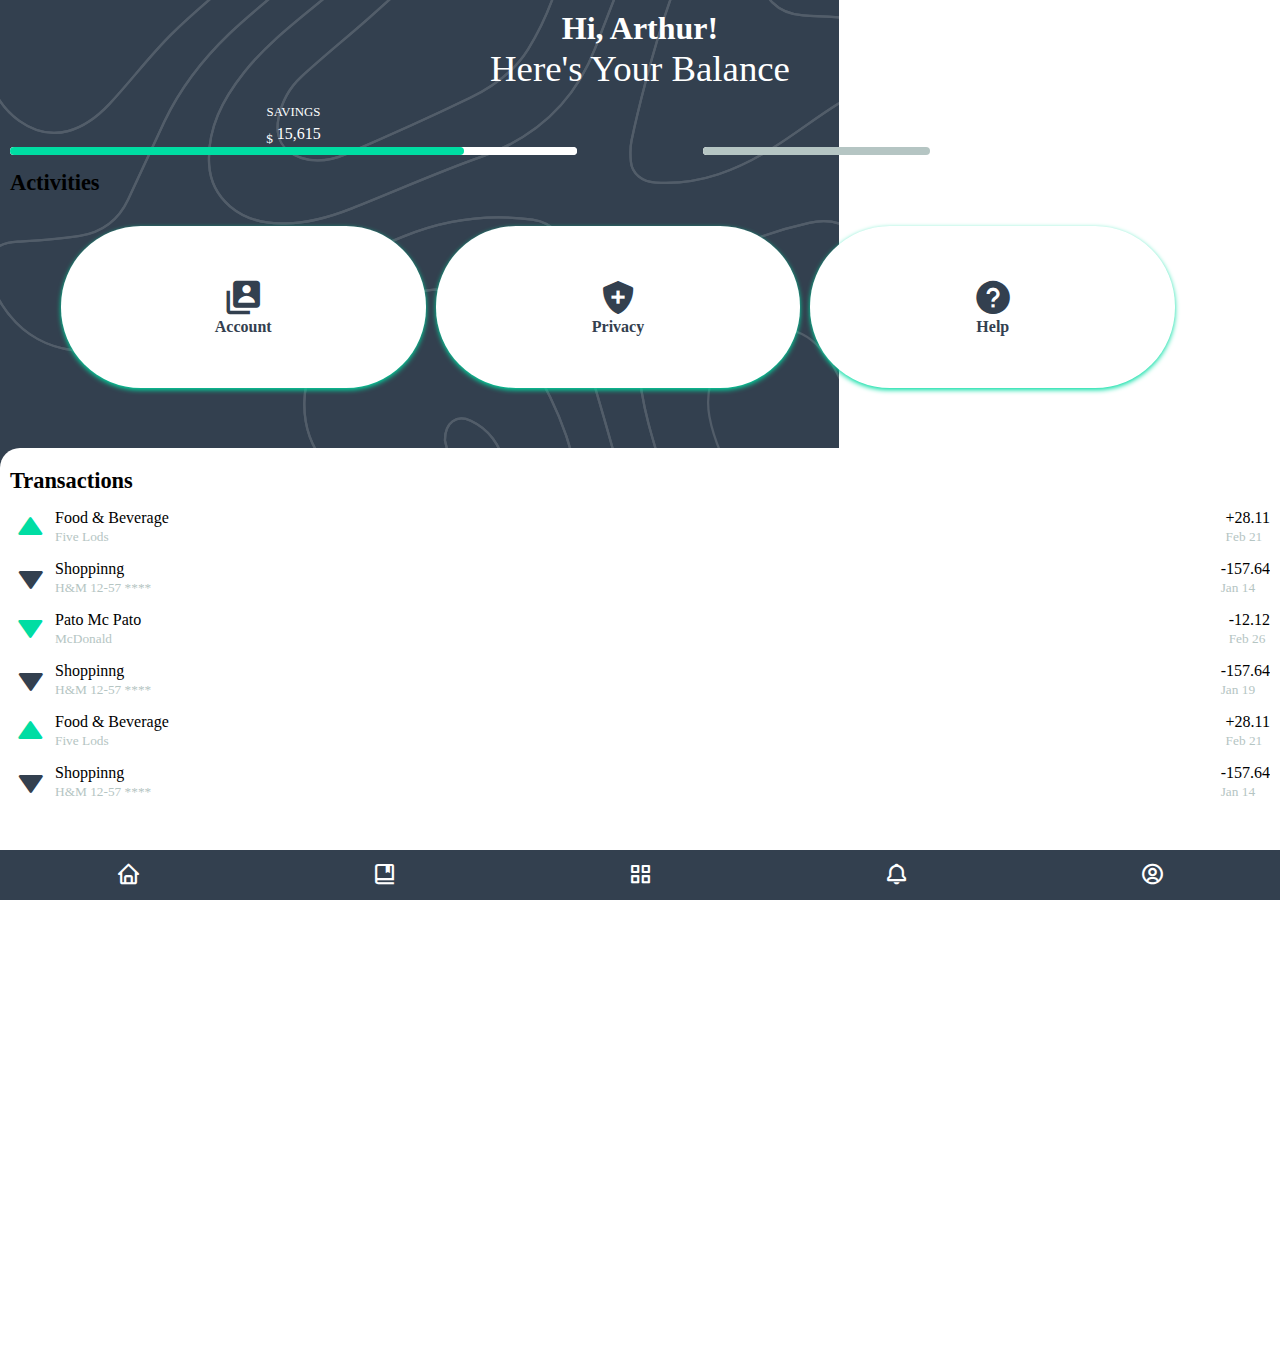
==== commit b89bf787: "test: :bookmark: Merge branch 'profile'" ====
--- a/index.html
+++ b/index.html
@@ -11,6 +11,15 @@
     
 </head>
 <body>
+    <nav class="menu">
+        <ul>
+            <li><a href="#" ><i class="bx bx-home"></i></a></li>
+            <li><a href="#" ><i class="bx bx-book-bookmark"></i></a></li>
+            <li><a href="#" ><i class="bx bx-grid-alt"></i></a></li>
+            <li><a href="#" ><i class="bx bx-bell"></i></a></li>
+            <li><a href="#" ><i class="bx bx-user-circle"></i></a></li>
+        </ul>
+    </nav>
     <div class="profile_banner">
         <img src="../storage/img/banner.svg">
     </div>
--- a/css/style.css
+++ b/css/style.css
@@ -5,6 +5,37 @@
     box-sizing: border-box;
     font-family: "SF-Pro-Text-Regular";
 }
+/* Menu movil */
+.menu{
+    background: var(--color-secundary);
+    position: fixed;
+    bottom: 0;
+    width: 100%;
+}
+.menu ul{
+    width: 100%;
+    height: 50px;
+    display: flex;
+    flex-direction: row;
+    justify-content: space-around;
+    align-items: center;
+}
+.menu ul li{
+    list-style: none;
+}
+.menu ul li a{
+    text-decoration: none;
+}
+
+.menu ul li a i{
+    font-size: 25px;
+    color: var(--color-icon);
+}
+.menu ul li a{
+    color: var(--color-primary);
+    transition: color 0.3s ease-in-out;
+}
+/* *********************************************** */
 .profile_banner{
     background: var(--color-secundary);
     position: absolute;
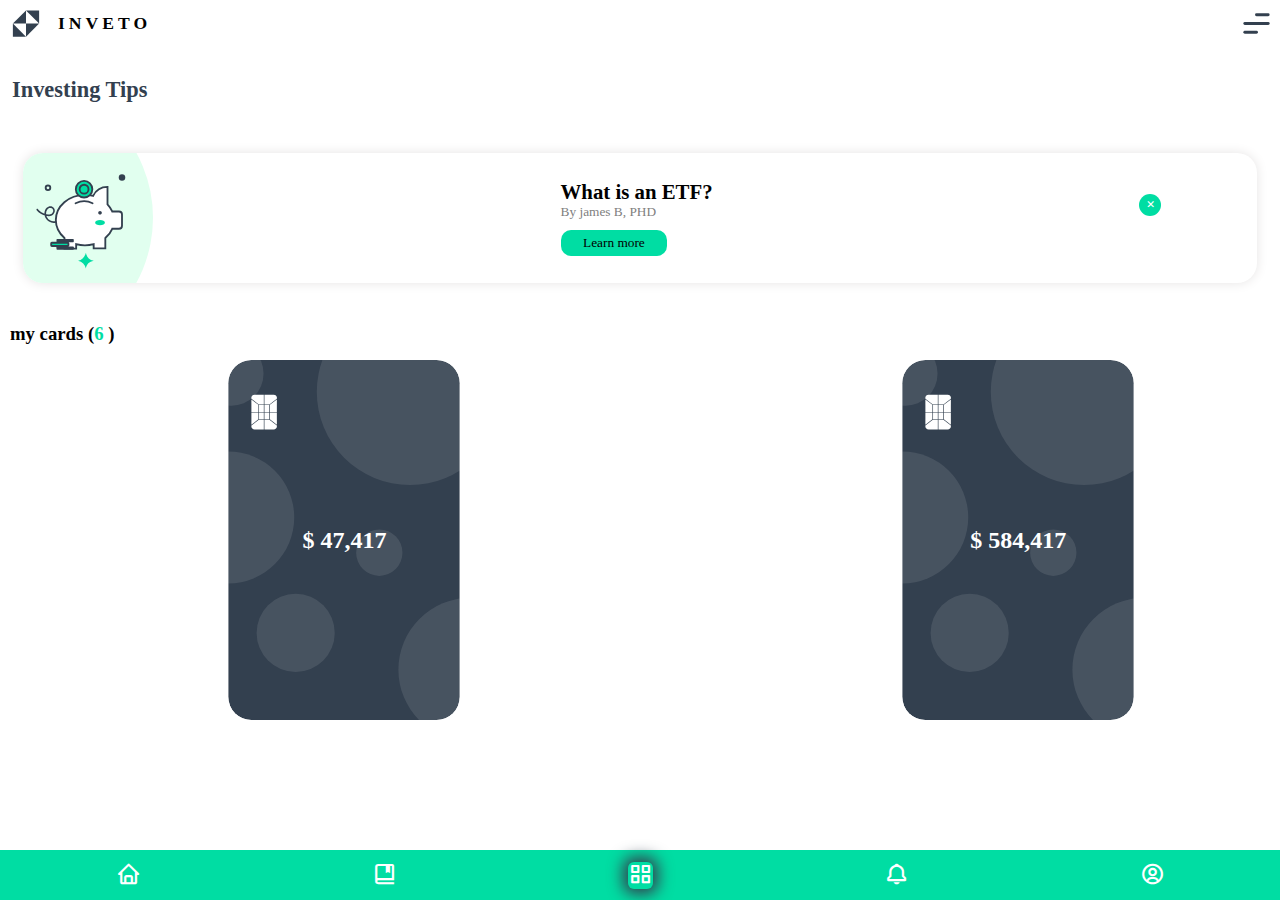
==== commit 285c3d28: "test: :bookmark: Merge branch home" ====
--- a/index.html
+++ b/index.html
@@ -8,159 +8,79 @@
     <link rel="shortcut icon" href="storage/img/icono0.svg" type="image/svg">
     <link href='https://unpkg.com/boxicons@2.1.4/css/boxicons.min.css' rel='stylesheet'>
     <link rel="stylesheet" href="css/style.css">
-    
+
 </head>
 <body>
-    <nav class="menu">
+    <nav class="menu_home">
         <ul>
             <li><a href="#" ><i class="bx bx-home"></i></a></li>
             <li><a href="#" ><i class="bx bx-book-bookmark"></i></a></li>
-            <li><a href="#" ><i class="bx bx-grid-alt"></i></a></li>
+            <li><a href="index.html" ><i class="bx bx-grid-alt"></i></a></li>
             <li><a href="#" ><i class="bx bx-bell"></i></a></li>
-            <li><a href="#" ><i class="bx bx-user-circle"></i></a></li>
+            <li><a href="profile.html" ><i class="bx bx-user-circle"></i></a></li>
         </ul>
     </nav>
-    <div class="profile_banner">
-        <img src="../storage/img/banner.svg">
-    </div>
-    <main class="profile">
-        <section class="profile_balance">
-            <article class="profile_titule">
-                <h3>Hi, Arthur!</h3>
-                <p>Here's your balance</p>
+    <header class="header">
+        <div class="logo">
+            <img src="storage/img/bx-logo.svg">
+            <h1>Inveto</h1>
+        </div>
+        <div class="burger">
+            <img src="storage/img/menu.svg">
+        </div>
+    </header>
+    <main class="container">
+        <section class="banner">
+            <article class="banner_title">
+                <h3>Investing tips</h3>    
             </article>
-            <article class="profile_process">
-                <div class="profile_savings">
-                    <small>savings</small>
-                    <label for="savings"><sub>$</sub> 15,615</label>
-                    <progress id="savings" max="100" value="80"></progress>
-                </div>
-                <div class="profile_assets">
-                    <small>assets</small>
-                    <label for="assets"><sub>$</sub> 9,615</label>
-                    <progress id="assets" max="100" value="40"></progress>
+            <article class="banner_publicidad">
+                <div class="banner_card">
+                    <div class="banner_logo">
+                            <img src="../storage/img/icono0.svg">
+                    </div>
+                    <div class="banner_data">
+                            <strong>What is an ETF?</strong>
+                            <small>By james B, PHD</small>
+                            <button class="banner_more">Learn more</button>
+                    </div>
+                    <button class="banner_close"><i class="bx bx-x"></i></button>
                 </div>
             </article>
-            <section class="activities_carusel">
-                <article class="activities_title">
-                    <h3>activities</h3>
-                </article>
-                <article class="activities_carusel_card">
-                    <div class="activities_carusel_img">
-                        <i class="bx bxs-user-account"></i>
-                        <h4>Account</h4>
-                    </div>
-                    <div class="activities_carusel_img">
-                        <i class="bx bxs-shield-plus"></i>
-                        <h4>Privacy</h4>
-                    </div>
-                    <div class="activities_carusel_img">
-                        <i class="bx bxs-help-circle"></i>
-                        <h4>Help</h4>
-                    </div>
-                </article>
-            </section>
         </section>
-        <section class="profile_activities">
-            <article class="transactions">
-                <div class="transactions_title">
-                    <h3>Transactions</h3>
+        <section class="carusel">
+            <article class="carusel_title">
+                <h3>my cards (<span data-card="6">
+                </span>)</h3>
+            </article>
+            <article class="carusel_card">
+                <div class="carusel_img">
+                        <small>**** 6175</small>
+                        <h2>$ 47,417</h2>
+                        <img src="storage/img/typeCard1.svg">
                 </div>
-                <div class="transaction_balance">
-                    <div class="transaction_carusel">
-                        <div class="transactions_description">
-                            <div class="transaction_up">
-                                <i class="bx bxs-up-arrow"></i>
-                            </div>
-                            <div>
-                                <p>food & beverage</p>
-                                <small>five lods</small>
-                            </div>
-                        </div>
-                        <div class="transactions_value">
-                            <p>+28.11</p>
-                            <small>feb 21</small>
-                        </div>
-                    </div>
-                    <div class="transaction_carusel">
-                        <div class="transactions_description">
-                            <div class="transaction_down">
-                                <i class="bx bxs-up-arrow"></i>
-                            </div>
-                            <div>
-                                <p>shoppinng</p>
-                                <small>H&M 12-57 ****</small>
-                            </div>
-                        </div>
-                        <div class="transactions_value">
-                            <p>-157.64</p>
-                            <small>jan 14</small>
-                        </div>
-                    </div>
-                    <div class="transaction_carusel">
-                        <div class="transactions_description">
-                            <div class="transaction_up">
-                                <i class="bx bxs-down-arrow"></i>
-                            </div>
-                            <div>
-                                <p>Pato mc pato</p>
-                                <small>McDonald</small>
-                            </div>
-                        </div>
-                        <div class="transactions_value">
-                            <p>-12.12</p>
-                            <small>feb 26</small>
-                        </div>
-                    </div>
-                    <div class="transaction_carusel">
-                        <div class="transactions_description">
-                            <div class="transaction_down">
-                                <i class="bx bxs-up-arrow"></i>
-                            </div>
-                            <div>
-                                <p>shoppinng</p>
-                                <small>H&M 12-57 ****</small>
-                            </div>
-                        </div>
-                        <div class="transactions_value">
-                            <p>-157.64</p>
-                            <small>jan 19</small>
-                        </div>
-                    </div>
-                    <div class="transaction_carusel">
-                        <div class="transactions_description">
-                            <div class="transaction_up">
-                                <i class="bx bxs-up-arrow"></i>
-                            </div>
-                            <div>
-                                <p>food & beverage</p>
-                                <small>five lods</small>
-                            </div>
-                        </div>
-                        <div class="transactions_value">
-                            <p>+28.11</p>
-                            <small>feb 21</small>
-                        </div>
-                    </div>
-                    <div class="transaction_carusel">
-                        <div class="transactions_description">
-                            <div class="transaction_down">
-                                <i class="bx bxs-up-arrow"></i>
-                            </div>
-                            <div>
-                                <p>shoppinng</p>
-                                <small>H&M 12-57 ****</small>
-                            </div>
-                        </div>
-                        <div class="transactions_value">
-                            <p>-157.64</p>
-                            <small>jan 14</small>
-                        </div>
-                    </div>
+                <div class="carusel_img">
+                    <small>**** 6175</small>
+                    <h2>$ 584,417</h2>
+                    <img src="storage/img/typeCard1.svg">
+                </div>
+                <div class="carusel_img">
+                    <small>**** 6175</small>
+                    <h2>$ 47,417</h2>
+                    <img src="storage/img/typeCard1.svg">
+                </div>
+                <div class="carusel_img">
+                    <small>**** 6175</small>
+                    <h2>$ 47,417</h2>
+                    <img src="storage/img/typeCard1.svg">
+                </div>
+                <div class="carusel_img">
+                    <small>**** 6175</small>
+                    <h2>$ 47,417</h2>
+                    <img src="storage/img/typeCard1.svg">
                 </div>
             </article>
         </section>
     </main>
-
 </body>
 </html>--- a/css/style.css
+++ b/css/style.css
@@ -5,12 +5,203 @@
     box-sizing: border-box;
     font-family: "SF-Pro-Text-Regular";
 }
-/* Menu movil */
+.header{
+    display: grid;
+    /* background: red; */
+    padding: 6px;
+    grid-template-columns: repeat(2,1fr);
+    grid-template-rows: repeat(1,1fr);
+    grid-template-areas: 
+    "logo burger";
+}
+.logo  {
+    grid-area: logo;
+    gap: 12px;
+}
+.logo h1{
+    font-size: 1.1rem;
+    text-transform: uppercase;
+    font-family: "SF-Pro-Text-Bold";
+    letter-spacing: 4px;
+}
+.logo, .burger{
+    /* width: 100%; */
+    /* height: 25px; */
+    display: flex;
+    flex-direction: row;
+    align-items: center;
+}
+.burger{
+    grid-area: burger;
+    justify-content: flex-end;
+}
+.burger img{
+    width: 35px;
+    height: 35px;
+}
+.logo img{
+    width: 40px;
+    height: 35px;
+}
+/* ******************************************** */
+.container{
+    /* background: blue; */
+    display: grid;
+    padding: 10px;
+    grid-gap: 25px;
+    grid-template-columns: repeat(1,1fr);
+}
+
+.banner{
+    /* background: olive; */
+    display: flex;
+    flex-direction: column;
+    gap: 15px;
+}
+.banner_title{
+    /* background: darkorange; */
+    padding: 20px 2px;
+    color:var(--color-secundary);
+}
+.banner_title h3{
+    font-size: 1.4rem;
+    text-transform: capitalize;
+    font-family: "SF-Pro-Text-Bold";
+}
+.banner_publicidad{
+    width: 100%;
+    height: 140px;
+    margin: 10px 0;
+    /* background: #00388b; */
+    display: flex;
+    justify-content: center;
+    align-items: center;
+}
+.banner_logo{
+    /* background: greenyellow; */
+    height: 150px; 
+    width: 60%;
+    display: flex;
+    flex-direction: row;
+    align-items: center;
+    justify-content: start;
+}
+.banner_data{
+    width: 80%;
+    height: 100%;
+    display: flex;
+    flex-direction: column;
+    padding-left: 10px;
+    justify-content: center;
+    /* justify-content: space-evenly; */
+}
+.banner_data strong{
+    font-family: "SF-Pro-Text-Bold";
+    font-size: 1.3em;
+}
+.banner_close{
+    /* position: absolute; */
+    background: var(--color-primary);
+    border: none;
+    position: absolute;
+    color: var(--color-ternario);
+    width: 22px;
+    height: 22px;
+    top: 21.5%;
+    left: 89%;
+    display: flex;
+    justify-content: center;
+    align-content: center;
+    align-self:flex-start;
+    border-radius: 100%;
+}    
+.banner_close i{
+    align-self: center;
+    justify-self: center;
+}
+.banner_data small{
+    color: var(--color-cuaternario);
+}
+.banner_more{
+    margin-top: 10px;
+    background-color: var(--color-primary);
+    border-radius: 10px;
+    border: none;
+    height: 2em;
+    width: 8em;
+}
+.banner_card{
+    width: 98%;
+    height: 130px;
+    background: var(--color-ternario);
+    overflow: hidden;
+    border-radius: 20px;
+    display: flex;
+    flex-direction: row;
+    justify-content: center;
+    align-items: center;
+    box-shadow: 0px 0px 12px rgb(230, 228, 228);
+
+}
+.banner_boxLogo{
+    width: 190px;
+    height: 150px;
+    background: darkgray;
+    display: center;
+    justify-content: center;
+}
+.banner_logo img{
+    height: 130px;
+}
+/*Carusel*****************************/
+[data-card]::before{
+    content: attr(data-card);
+    color: var(--color-primary);
+    font-family: "SF-Pro-Text-Bold";
+}
+.carusel_card{
+    width: 95vw;
+    display: flex;
+    flex-direction: row;
+    overflow-x: scroll;
+    margin: auto;
+    align-items: center;
+    gap: 5px;
+    margin: 15px 0;
+}
+
+.carusel_img{
+    min-width: 55%;
+    min-height: 40vh;
+    background: url(../storage/img/card.svg);
+    background-size: contain;
+    background-repeat: no-repeat;
+    background-position: center;
+    position: relative;
+    display: flex;
+    flex-direction: row;
+    justify-content: center;
+    align-items: center;
+    color: var(--color-ternario);
+}
+.carusel_img small, .carusel_img img{
+    position: absolute;
+}
+
+.carusel_img small{
+    top: 20px;
+    right: 20px;
+}
+.carusel_img img{
+    left: 20px;
+    bottom: 20px;
+}/* Menu movil */
 .menu{
-    background: var(--color-secundary);
+    background:var(--color-primary);
     position: fixed;
     bottom: 0;
     width: 100%;
+    z-index: 5;
 }
 .menu ul{
     width: 100%;
@@ -34,6 +225,44 @@
 .menu ul li a{
     color: var(--color-primary);
     transition: color 0.3s ease-in-out;
+}
+.menu ul :nth-child(5){
+    box-shadow:0 0 15px 5px var(--color-secundary);
+}
+/***************MENU HOME *****************/
+.menu_home{
+    background:var(--color-primary);
+    position: fixed;
+    bottom: 0;
+    width: 100%;
+    z-index: 5;
+}
+.menu_home ul{
+    width: 100%;
+    height: 50px;
+    display: flex;
+    flex-direction: row;
+    justify-content: space-around;
+    align-items: center;
+}
+.menu_home ul li{
+    list-style: none;
+}
+.menu_home ul li a{
+    text-decoration: none;
+}
+
+.menu_home ul li a i{
+    font-size: 25px;
+    color: var(--color-icon);
+}
+.menu_home ul li a{
+    color: var(--color-primary);
+    transition: color 0.3s ease-in-out;
+}
+.menu_home ul :nth-child(3){
+    box-shadow:0 0 15px 5px var(--color-secundary);
+    border-radius: 6px;
 }
 /* *********************************************** */
 .profile_banner{
@@ -241,9 +470,6 @@
     font-size: 1.8em;
     scale: -1;
 }
-.transactions_value{
-    /* background: violet; */
-}
 .transactions_description div p,
 .transactions_value p{
     font-family: "SF-Pro-Text-Semibold";
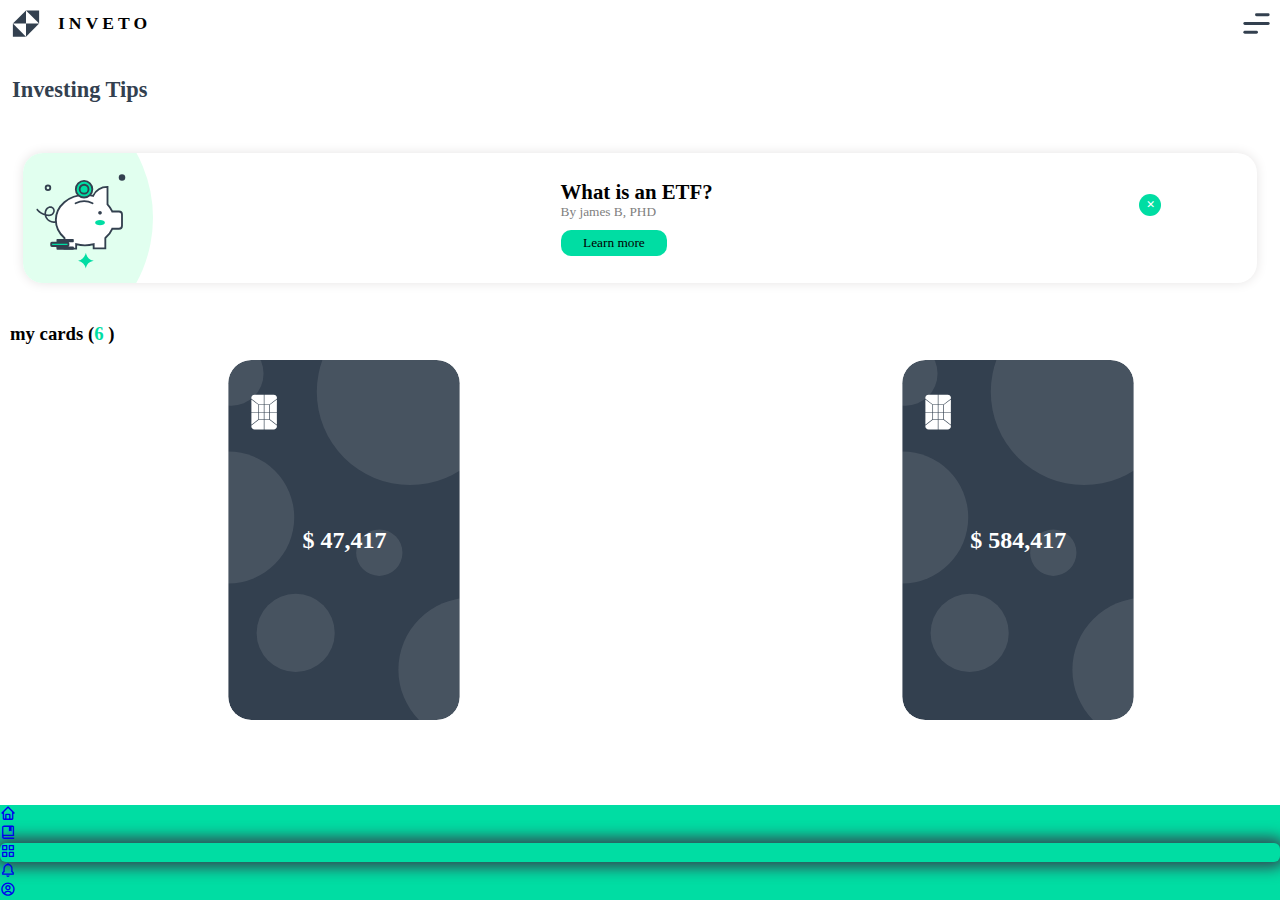
==== commit a9fe8b7c: "test: :bookmark: Merge rama balance" ====
--- a/index.html
+++ b/index.html
@@ -14,7 +14,7 @@
     <nav class="menu_home">
         <ul>
             <li><a href="#" ><i class="bx bx-home"></i></a></li>
-            <li><a href="#" ><i class="bx bx-book-bookmark"></i></a></li>
+            <li><a href="balance.html" ><i class="bx bx-book-bookmark"></i></a></li>
             <li><a href="index.html" ><i class="bx bx-grid-alt"></i></a></li>
             <li><a href="#" ><i class="bx bx-bell"></i></a></li>
             <li><a href="profile.html" ><i class="bx bx-user-circle"></i></a></li>
--- a/css/style.css
+++ b/css/style.css
@@ -237,30 +237,12 @@
     width: 100%;
     z-index: 5;
 }
-.menu_home ul{
-    width: 100%;
-    height: 50px;
-    display: flex;
-    flex-direction: row;
-    justify-content: space-around;
-    align-items: center;
-}
-.menu_home ul li{
-    list-style: none;
-}
-.menu_home ul li a{
-    text-decoration: none;
-}
-
-.menu_home ul li a i{
-    font-size: 25px;
-    color: var(--color-icon);
-}
-.menu_home ul li a{
-    color: var(--color-primary);
-    transition: color 0.3s ease-in-out;
-}
+
 .menu_home ul :nth-child(3){
+    box-shadow:0 0 15px 5px var(--color-secundary);
+    border-radius: 6px;
+}
+.menu_balance ul :nth-child(2){
     box-shadow:0 0 15px 5px var(--color-secundary);
     border-radius: 6px;
 }
@@ -484,3 +466,178 @@
     /* color: orangered; */
 }
 
+.container_balance{
+    width: 100svw;
+    height: 100svh;
+    display: flex;
+    flex-direction: column;
+    /* background-color: blanchedalmond; */
+}
+.header_balance{
+    display: grid;
+    /* background: red; */
+    padding: 6px;
+    grid-template-columns: repeat(2,1fr);
+    grid-template-rows: repeat(1,1fr);
+    grid-template-areas: 
+    "logo burger";
+}
+.balance_logo  {
+    grid-area: logo;
+    gap: 12px;
+}
+.balance_logo h1{
+    font-size: 1.1rem;
+    text-transform: uppercase;
+    font-family: "SF-Pro-Text-Bold";
+    letter-spacing: 4px;
+}
+.balance_logo, .burger{
+    /* width: 100%; */
+    /* height: 25px; */
+    display: flex;
+    flex-direction: row;
+    align-items: center;
+}
+.burger{
+    grid-area: burger;
+    justify-content: flex-end;
+}
+.burger img{
+    width: 35px;
+    height: 35px;
+}
+.burger img .svg
+.balance_logo img{
+    width: 40px;
+    height: 35px;
+}
+.background{
+    width: 100%;
+    height: 26vh;
+    background: var(--color-secundary);
+    border-radius: 0px 0 30px 30px;
+    /* z-index: 5; */
+    border-bottom: 4px solid var(--color-primary);
+    color: var(--color-cuarto);
+}
+.background h2{
+    width: 100%;
+    display: flex;
+    justify-content: center;
+    padding: 3% 0 0 0;
+    font-size: 2em;
+}
+.background small{
+    font-family: "SF-Pro-Text-Bold";
+    font-size: 1em;
+    font-weight: 600;
+    padding: 2px 0 0 10px;
+    display: flex;
+    width: 100%;
+    justify-content: center;
+}
+.background .balance{
+    padding: 8% 2% 0 0;
+    display: flex;
+    flex-direction: column;
+    align-items: end;
+}
+.background .balance h3{
+    font-size: 2.6em;
+}
+.background .balance p{
+    font-size: 1.4em;
+}
+.graph_titles{
+    width: 100%;
+    display: flex;
+    flex-direction: row;
+    justify-content: space-evenly;
+    font-size: 1.2em;
+    padding-top: 5%;
+    padding-bottom: 6%;
+}
+.graph_titles :first-child{
+    width: 26%;
+    color: var(--color-primary);
+    border: 2px solid var(--color-primary);
+    border-radius: 4em;
+    text-align: center;
+}
+.graph_titles :nth-child(2){
+    width: 26%;
+    color: var(--color-secundary);
+    border: 2px solid var(--color-secundary);
+    border-radius: 4em;
+    text-align: center;
+}
+.graph_titles :nth-child(3){
+    width: 26%;
+    color: var(--color-secundary);
+    border: 2px solid var(--color-secundary);
+    border-radius: 4em;
+    text-align: center;
+}
+.graph_imagen{
+    width: 100%;
+    display: flex;
+    justify-content: center;
+}
+.graph_imagen img{
+    /* display: flex; */
+    width: 95%;
+    height: auto;
+}
+.banner_balance{
+    width: 100%;
+    height: 8em;
+    border-radius: 6px 6px 0 0;
+    background: var(--color-cuarto);
+    display: flex;
+    flex-direction: row;
+    overflow: hidden;
+    align-items: center;
+    align-self: flex-end;
+    justify-content: center;
+    gap: 5%;
+}
+.banner_balance img{
+    padding-left: 5%;
+    height: 50%;
+}
+.banner_balance .banner_info{
+    width: 55%;
+    display: flex;
+    flex-direction: column;
+    gap: 10%;
+    box-sizing: content-box;
+}
+.banner_balance h2{
+    font-size: 1.4em;
+    color: var(--color-secundary);
+}
+.banner_balance p{
+    font-size: 0.8em;
+    color: var(--color-cuaternario);
+}
+.banner_balance button{
+    background: var(--color-primary);
+    border: none;
+    position: relative;
+    color: var(--color-secundary);
+    width: 22px;
+    height: 22px;
+    top: 1em;
+    right: 8px;
+    display: flex;
+    justify-content: center;
+    align-content: center;
+    align-self:flex-start;
+    border-radius: 100%;
+    /* z-index: 5; */
+}    
+.banner_close_balance i{
+    align-self: center;
+    justify-self: center;
+}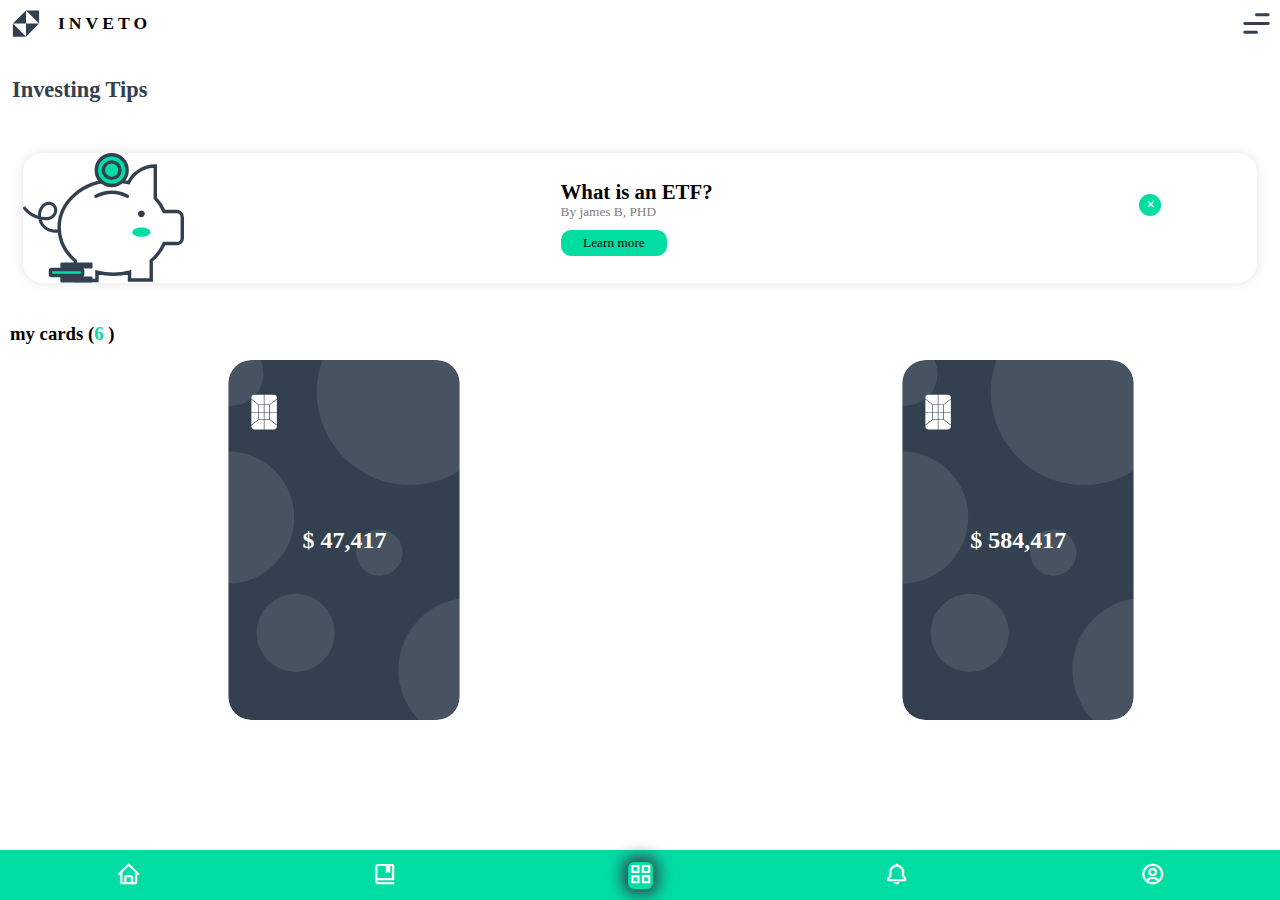
==== commit 5c11bd29: "refactor: :adhesive_bandage: Arreglo link de imagenes" ====
--- a/index.html
+++ b/index.html
@@ -37,7 +37,7 @@
             <article class="banner_publicidad">
                 <div class="banner_card">
                     <div class="banner_logo">
-                            <img src="../storage/img/icono0.svg">
+                            <img src="storage/img/icono0.svg">
                     </div>
                     <div class="banner_data">
                             <strong>What is an ETF?</strong>
--- a/css/style.css
+++ b/css/style.css
@@ -237,11 +237,65 @@
     width: 100%;
     z-index: 5;
 }
-
+.menu_home ul{
+    width: 100%;
+    height: 50px;
+    display: flex;
+    flex-direction: row;
+    justify-content: space-around;
+    align-items: center;
+}
+.menu_home ul li{
+    list-style: none;
+}
+.menu_home ul li a{
+    text-decoration: none;
+}
+
+.menu_home ul li a i{
+    font-size: 25px;
+    color: var(--color-icon);
+}
+.menu_home ul li a{
+    color: var(--color-primary);
+    transition: color 0.3s ease-in-out;
+}
 .menu_home ul :nth-child(3){
     box-shadow:0 0 15px 5px var(--color-secundary);
     border-radius: 6px;
 }
+
+.menu_balance{
+    background:var(--color-primary);
+    position: fixed;
+    bottom: 0;
+    width: 100%;
+    z-index: 5;
+}
+.menu_balance ul{
+    width: 100%;
+    height: 50px;
+    display: flex;
+    flex-direction: row;
+    justify-content: space-around;
+    align-items: center;
+}
+.menu_balance ul li{
+    list-style: none;
+}
+.menu_balance ul li a{
+    text-decoration: none;
+}
+
+.menu_balance ul li a i{
+    font-size: 25px;
+    color: var(--color-icon);
+}
+.menu_balance ul li a{
+    color: var(--color-primary);
+    transition: color 0.3s ease-in-out;
+}
+
 .menu_balance ul :nth-child(2){
     box-shadow:0 0 15px 5px var(--color-secundary);
     border-radius: 6px;
